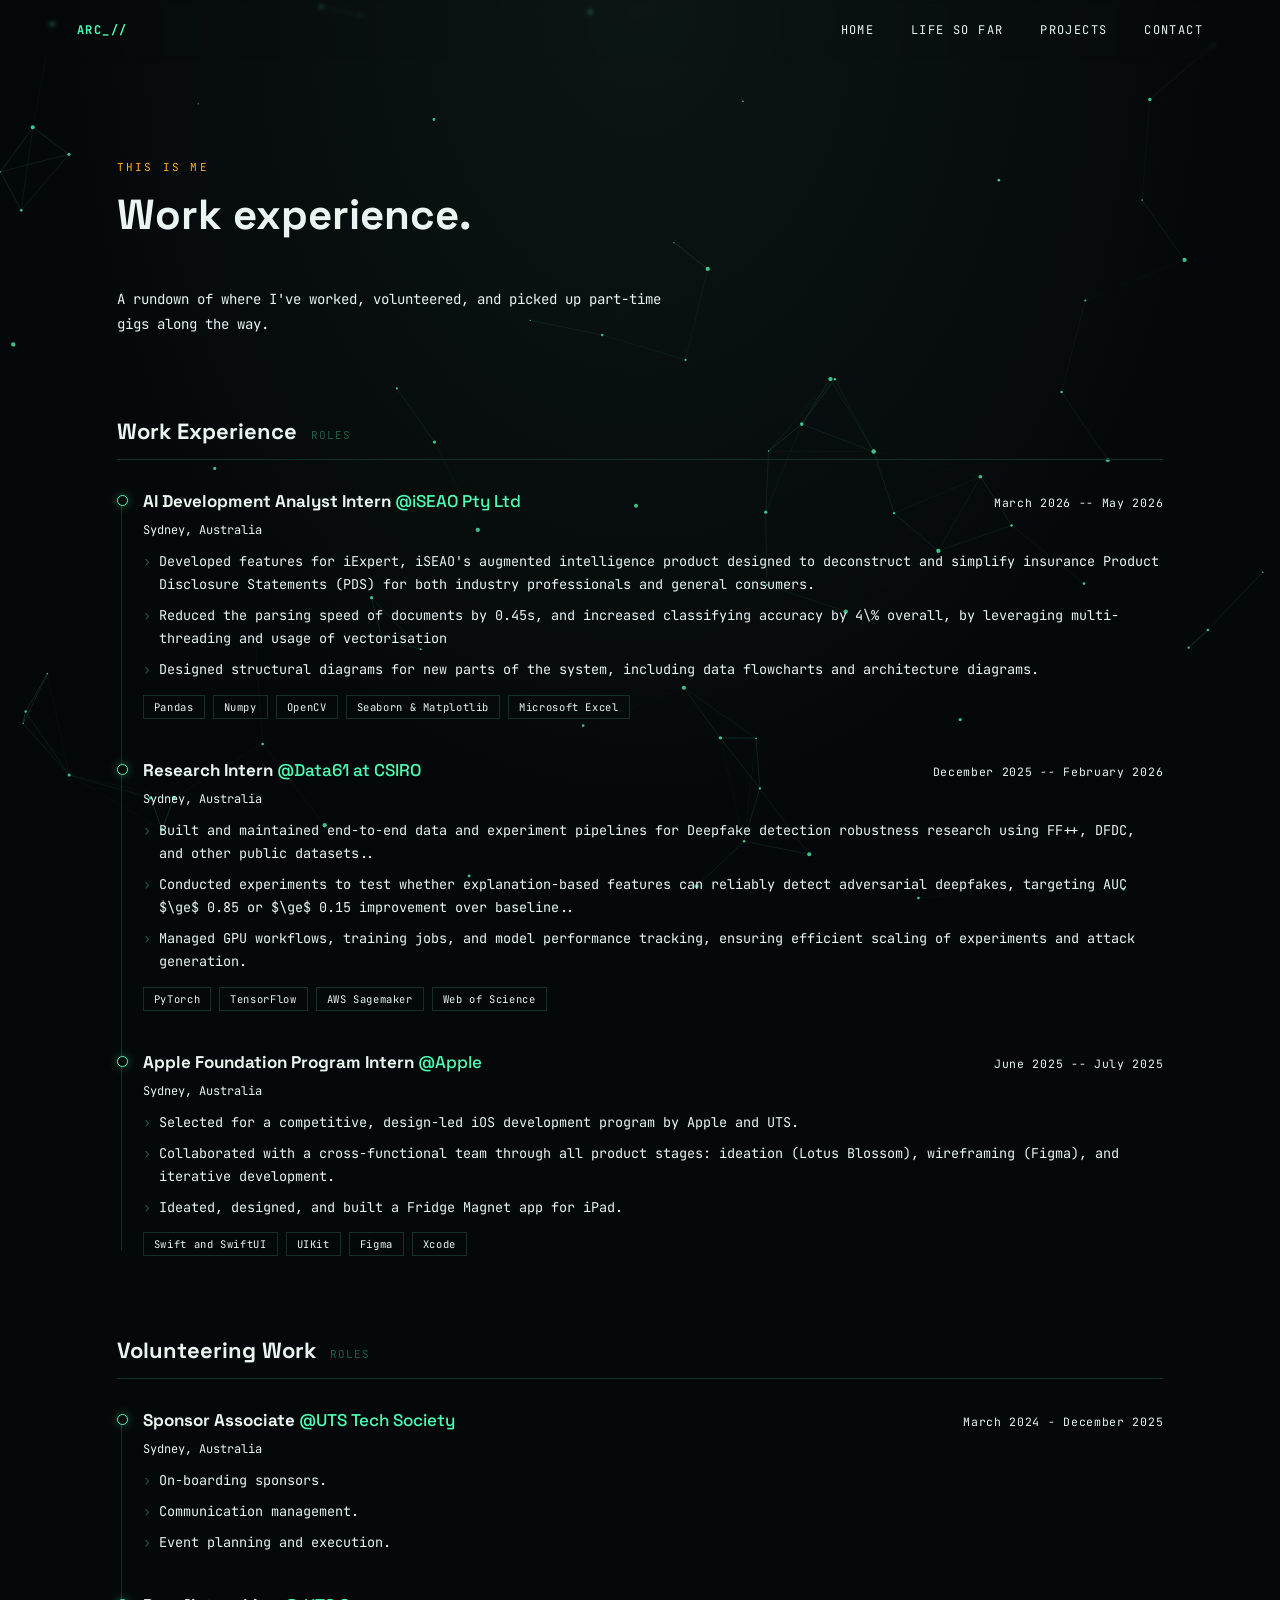
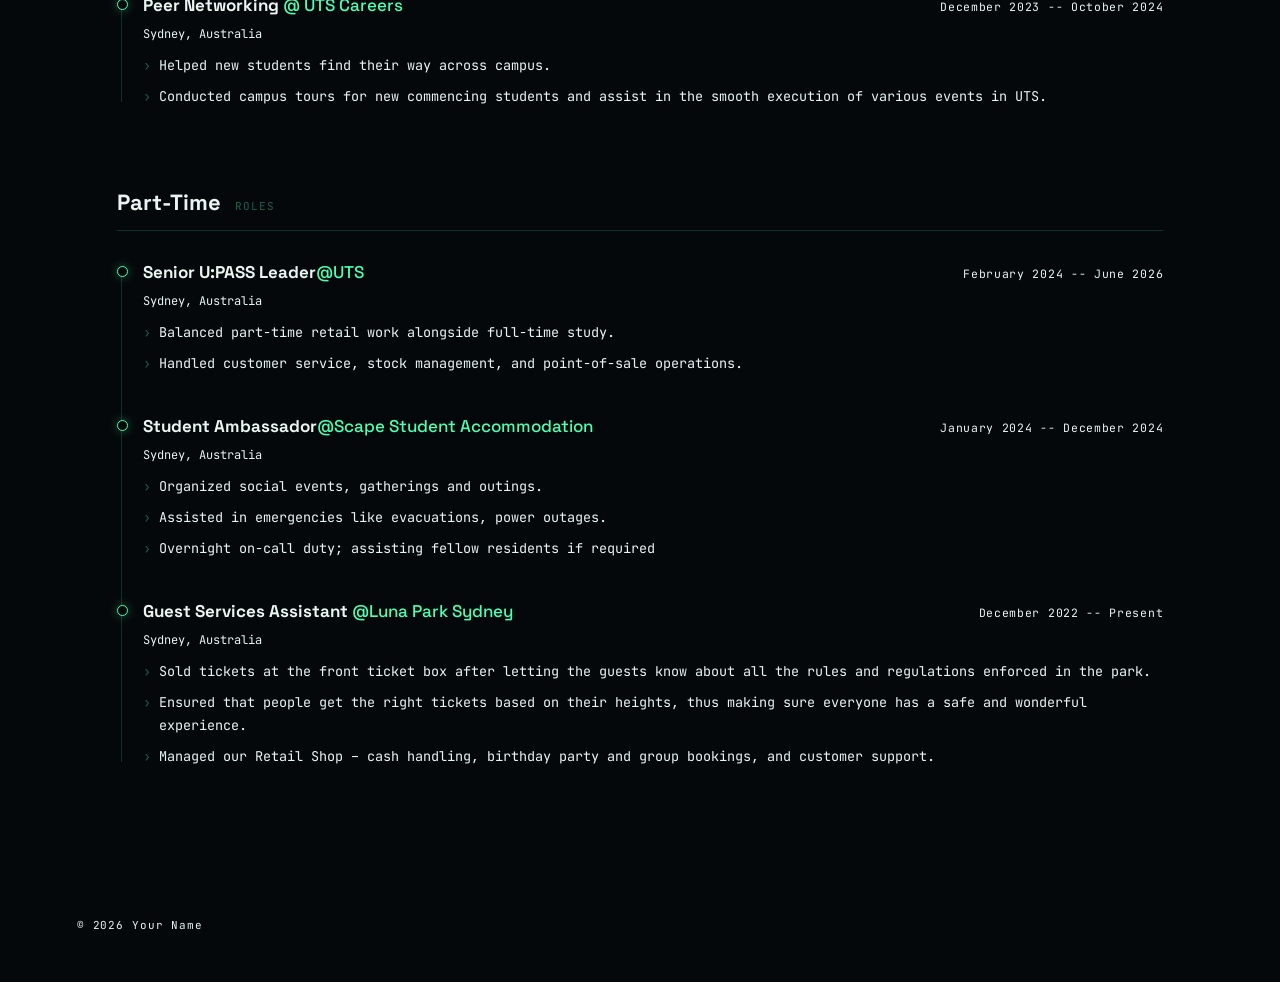
==== about.html @ e08ca5be "Add files via upload Uploading all files" ====
<!DOCTYPE html>
<html lang="en">
<head>
<meta charset="UTF-8">
<meta name="viewport" content="width=device-width, initial-scale=1.0">
<title>About // ARC_//</title>
<link rel="preconnect" href="https://fonts.googleapis.com">
<link href="https://fonts.googleapis.com/css2?family=JetBrains+Mono:wght@400;500;700;800&family=Space+Grotesk:wght@400;500;700&display=swap" rel="stylesheet">
<link rel="stylesheet" href="style.css">
</head>
<body>

<canvas id="particles"></canvas>

<nav id="nav" class="show">
  <div class="logo">ARC_//</div>
  <div class="links">
    <a href="index.html">Home</a>
    <a href="about.html">Life So Far</a>
    <a href="projects.html">Projects</a>
    <a href="contact.html">Contact</a>
  </div>
</nav>

<main>
  <section class="about-page">
    <div class="section-tag reveal in">THIS IS ME</div>
    <h2 class="section-title reveal in">Work experience.</h2>
    <p class="lede reveal in">A rundown of where I've worked, volunteered, and picked up part-time gigs along the way.</p>

    <!-- ---------------- Work Experience ---------------- -->
    <div class="exp-section">
      <div class="exp-heading reveal in">
        <h3>Work Experience</h3>
        <span class="count">ROLES</span>
      </div>
      <div class="exp-list">

        <div class="exp-item reveal in">
          <div class="exp-top">
            <div class="exp-role">AI Development Analyst Intern <span class="company">@iSEAO Pty Ltd</span></div>
            <div class="exp-date">March 2026 -- May 2026</div>
          </div>
          <div class="exp-location">Sydney, Australia</div>
          <ul class="exp-desc">
            <li>Developed features for iExpert, iSEAO's augmented intelligence product designed to deconstruct and simplify insurance Product Disclosure Statements (PDS) for both industry professionals and general consumers.</li>
            <li>Reduced the parsing speed of documents by 0.45s, and increased classifying accuracy by 4\% overall, by leveraging multi-threading and usage of vectorisation </li>
            <li>Designed structural diagrams for new parts of the system, including data flowcharts and architecture diagrams.</li>
          </ul>
          <div class="exp-tags">
            <span class="exp-tag">Pandas</span>
            <span class="exp-tag">Numpy</span>
            <span class="exp-tag">OpenCV</span>
            <span class="exp-tag">Seaborn & Matplotlib</span>
            <span class="exp-tag">Microsoft Excel</span>
          </div>
        </div>

        <div class="exp-item reveal in">
          <div class="exp-top">
            <div class="exp-role">Research Intern <span class="company">@Data61 at CSIRO</span></div>
            <div class="exp-date">December 2025 -- February 2026</div>
          </div>
          <div class="exp-location">Sydney, Australia</div>
          <ul class="exp-desc">
            <li>Built and maintained end-to-end data and experiment pipelines for Deepfake detection robustness research using FF++, DFDC, and other public datasets..</li>
            <li>Conducted experiments to test whether explanation-based features can reliably detect adversarial deepfakes, targeting AUC $\ge$ 0.85 or $\ge$ 0.15 improvement over baseline..</li>
            <li>Managed GPU workflows, training jobs, and model performance tracking, ensuring efficient scaling of experiments and attack generation. </li>
          </ul>
          <div class="exp-tags">
            <span class="exp-tag">PyTorch</span>
            <span class="exp-tag">TensorFlow</span>
            <span class="exp-tag">AWS Sagemaker</span>
            <span class="exp-tag">Web of Science</span>
          </div>
        </div>

        <div class="exp-item reveal in">
          <div class="exp-top">
            <div class="exp-role">Apple Foundation Program Intern <span class="company">@Apple</span></div>
            <div class="exp-date">June 2025 -- July 2025</div>
          </div>
          <div class="exp-location">Sydney, Australia</div>
          <ul class="exp-desc">
            <li>Selected for a competitive, design-led iOS development program by Apple and UTS.</li>
            <li>Collaborated with a cross-functional team through all product stages: ideation (Lotus Blossom), wireframing (Figma), and iterative development.</li>
            <li> Ideated, designed, and built a Fridge Magnet app for iPad.</li>
          </ul>
          <div class="exp-tags">
            <span class="exp-tag">Swift and SwiftUI</span>
            <span class="exp-tag">UIKit</span>
            <span class="exp-tag">Figma</span>
            <span class="exp-tag">Xcode</span>

          </div>
        </div>

      </div>
    </div>

    <!-- ---------------- Volunteer ---------------- -->
    <div class="exp-section">
      <div class="exp-heading reveal in">
        <h3>Volunteering Work</h3>
        <span class="count">ROLES</span>
      </div>
      <div class="exp-list">

        <div class="exp-item reveal in">
          <div class="exp-top">
            <div class="exp-role">Sponsor Associate <span class="company">@UTS Tech Society</span></div>
            <div class="exp-date">March 2024 - December 2025</div>
          </div>
          <div class="exp-location">Sydney, Australia</div>
          <ul class="exp-desc">
            <li>On-boarding sponsors.</li>
            <li>Communication management.</li>
            <li>Event planning and execution.</li>
          </ul>
        </div>

        <div class="exp-item reveal in">
          <div class="exp-top">
            <div class="exp-role">Peer Networking  <span class="company">@ UTS Careers</span></div>
            <div class="exp-date"> December 2023 -- October 2024</div>
          </div>
          <div class="exp-location">Sydney, Australia</div>
          <ul class="exp-desc">
            <li>Helped new students find their way across campus.</li>
            <li>Conducted campus tours for new commencing students and assist in the smooth execution of various events in UTS.</li>
          </ul>
        </div>

      </div>
    </div>

    <!-- ---------------- Part-Time ---------------- -->
    <div class="exp-section">
      <div class="exp-heading reveal in">
        <h3>Part-Time</h3>
        <span class="count">ROLES</span>
      </div>
      <div class="exp-list">

        <div class="exp-item reveal in">
          <div class="exp-top">
            <div class="exp-role">Senior U:PASS Leader<span class="company">@UTS</span></div>
            <div class="exp-date">February 2024 -- June 2026</div>
          </div>
          <div class="exp-location">Sydney, Australia</div>
          <ul class="exp-desc">
            <li>Balanced part-time retail work alongside full-time study.</li>
            <li>Handled customer service, stock management, and point-of-sale operations.</li>
          </ul>
        </div>

        <div class="exp-item reveal in">
          <div class="exp-top">
            <div class="exp-role"> Student Ambassador<span class="company">@Scape Student Accommodation </span></div>
            <div class="exp-date">January 2024 -- December 2024</div>
          </div>
          <div class="exp-location">Sydney, Australia</div>
          <ul class="exp-desc">
            <li>Organized social events, gatherings and outings.</li>
            <li>Assisted in emergencies like evacuations, power outages.</li>
            <li>Overnight on-call duty; assisting fellow residents if required </li>
          </ul>
        </div>

        <div class="exp-item reveal in">
          <div class="exp-top">
            <div class="exp-role">Guest Services Assistant <span class="company">@Luna Park Sydney</span></div>
            <div class="exp-date">December 2022 -- Present</div>
          </div>
          <div class="exp-location">Sydney, Australia</div>
          <ul class="exp-desc">
            <li>Sold tickets at the front ticket box after letting the guests know about all the rules and regulations enforced in the park.</li>
            <li>Ensured that people get the right tickets based on their heights, thus making sure everyone has a safe and wonderful experience.</li>
            <li>Managed our Retail Shop – cash handling, birthday party and group bookings, and customer support.</li>
          </ul>
        </div>

      </div>
    </div>

  </section>
</main>

<footer>
  <p>&copy; <span id="year"></span> Your Name</p>
</footer>

<script src="script.js"></script>
<script>
  document.getElementById('year').textContent = new Date().getFullYear();
</script>
</body>
</html>
---- style.css ----
:root{
    --bg: #05080a;
    --bg-panel: #0a1210;
    --phosphor: #4dffb4;
    --phosphor-dim: #1d5f47;
    --amber: #ffb020;
    --red: #ff3b5c;
    --text: #dde5e7;
    --text-dim: #e8f5f7;
    --line: #123028;
  }

  *{ margin:0; padding:0; box-sizing:border-box; }
  html{ scroll-behavior:smooth; }

  body{
    background: var(--bg);
    color: var(--text);
    font-family: 'JetBrains Mono', monospace;
    overflow-x:hidden;
  }

  @media (prefers-reduced-motion: reduce){
    *{ animation-duration: 0.001ms !important; animation-iteration-count: 1 !important; transition-duration: 0.001ms !important; }
  }

  /* ---------- Particle Canvas ---------- */
  #particles{
    position: fixed;
    inset: 0;
    z-index: 0;
    background: radial-gradient(ellipse at 50% 0%, #0c1614 0%, #05080a 65%);
  }

  /* ---------- Boot Overlay ---------- */
  #boot{
    position: fixed;
    inset: 0;
    z-index: 100;
    background: var(--bg);
    display:flex;
    align-items:center;
    justify-content:center;
    padding: 24px;
  }
  #boot-text{
    width: 100%;
    max-width: 640px;
    font-size: 14px;
    line-height: 1.8;
    color: var(--phosphor);
    text-shadow: 0 0 8px rgba(77,255,180,0.5);
  }
  #boot-text .dim{ color: var(--text-dim); }
  #boot-text .amber{ color: var(--amber); text-shadow: 0 0 8px rgba(255,176,32,0.5); }
  .cursor{
    display:inline-block;
    width: 8px; height: 14px;
    background: var(--phosphor);
    vertical-align: text-bottom;
    animation: blink 0.9s steps(1) infinite;
  }
  @keyframes blink{ 50%{ opacity:0; } }
  #boot.fade-out{
    animation: fadeOut 0.6s ease forwards;
  }
  @keyframes fadeOut{ to{ opacity:0; visibility:hidden; } }

  /* ---------- Layout ---------- */
  header, main, footer{ position:relative; z-index:1; }

  nav{
    position: fixed;
    top:0; left:0; right:0;
    z-index: 10;
    display:flex;
    justify-content:space-between;
    align-items:center;
    padding: 22px 6vw;
    font-size: 12px;
    letter-spacing: 0.12em;
    text-transform: uppercase;
    color: var(--text-dim);
    opacity: 0;
    transition: opacity 1s ease 0.3s;
    backdrop-filter: blur(2px);
  }
  nav.show{ opacity:1; }
  nav .logo{ color: var(--phosphor); font-weight:700; }
  nav .links a{
    color: var(--text-dim);
    text-decoration:none;
    margin-left: 28px;
    position: relative;
    transition: color 0.25s ease;
  }
  nav .links a:hover{ color: var(--phosphor); }
  nav .links a:hover::after{ width:100%; }
  nav .links a::after{
    content:'';
    position:absolute; left:0; bottom:-4px;
    width:0; height:1px;
    background: var(--phosphor);
    transition: width 0.25s ease;
  }
  nav a:focus-visible, a:focus-visible, button:focus-visible{
    outline: 1px solid var(--phosphor);
    outline-offset: 4px;
  }

  .hero{
    min-height: 100svh;
    display:flex;
    flex-direction:column;
    align-items:flex-start;
    justify-content:center;
    padding: 0 6vw;
  }
  .eyebrow{
    font-size: 12px;
    color: var(--amber);
    letter-spacing: 0.2em;
    margin-bottom: 18px;
    opacity:0;
  }
  .eyebrow .bracket{ color: var(--phosphor-dim); }

  h1{
    font-family: 'Space Grotesk', sans-serif;
    font-size: clamp(40px, 9vw, 108px);
    line-height: 0.98;
    font-weight: 700;
    color: #eaf5f1;
    letter-spacing: -0.02em;
    opacity:0;
  }
  h1 .glitch-accent{
    color: var(--phosphor);
    text-shadow: 0 0 20px rgba(77,255,180,0.35);
  }

  .subtitle{
    margin-top: 22px;
    max-width: 560px;
    font-size: 15px;
    line-height: 1.75;
    color: var(--text-dim);
    opacity:0;
  }
  .subtitle .hl{ color: var(--text); }

  .hero-cta{
    margin-top: 40px;
    display:flex;
    gap: 16px;
    opacity:0;
  }
  .btn{
    font-family: 'JetBrains Mono', monospace;
    font-size: 12px;
    letter-spacing: 0.1em;
    text-transform: uppercase;
    text-decoration:none;
    padding: 14px 26px;
    border: 1px solid var(--phosphor-dim);
    color: var(--phosphor);
    background: rgba(77,255,180,0.04);
    transition: all 0.25s ease;
  }
  .btn:hover{ background: rgba(77,255,180,0.12); border-color: var(--phosphor); box-shadow: 0 0 24px rgba(77,255,180,0.15); }
  .btn.ghost{ color: var(--text-dim); border-color: var(--line); background:transparent; }
  .btn.ghost:hover{ color: var(--text); border-color: var(--text-dim); box-shadow:none; }

  .scroll-hint{
    position:absolute;
    bottom: 36px; left: 6vw;
    font-size: 11px;
    color: var(--text-dim);
    letter-spacing: 0.15em;
    display:flex; align-items:center; gap:10px;
    opacity:0;
  }
  .scroll-hint .bar{
    width:1px; height:28px;
    background: linear-gradient(var(--phosphor), transparent);
    animation: scrollBar 1.8s ease-in-out infinite;
  }
  @keyframes scrollBar{ 0%,100%{ transform: scaleY(0.4); opacity:0.4; } 50%{ transform: scaleY(1); opacity:1; } }

  /* ---------- Section shared ---------- */
  section{
    padding: 120px 6vw;
    max-width: 1200px;
    margin: 0 auto;
  }
  .section-tag{
    font-size: 11px;
    color: var(--amber);
    letter-spacing: 0.2em;
    margin-bottom: 14px;
  }
  .section-title{
    font-family:'Space Grotesk', sans-serif;
    font-size: clamp(26px, 4vw, 42px);
    font-weight:700;
    color:#eaf5f1;
    margin-bottom: 46px;
  }
  .reveal{
    opacity:0;
    transform: translateY(28px);
    transition: opacity 0.7s ease, transform 0.7s ease;
  }
  .reveal.in{ opacity:1; transform:none; }

  /* ---------- About ---------- */
  .about-grid{
    display:grid;
    grid-template-columns: 1fr 1fr;
    gap: 60px;
  }
  .about-grid p{ color: var(--text-dim); line-height:1.9; font-size:14px; margin-bottom:16px; }
  .about-grid p .hl{ color: var(--text); }
  .stat-list{ display:flex; flex-direction:column; gap:22px; }
  .stat{
    display:flex; justify-content:space-between; align-items:baseline;
    border-bottom: 1px solid var(--line);
    padding-bottom: 14px;
  }
  .stat .label{ font-size:12px; color:var(--text-dim); letter-spacing:0.1em; text-transform:uppercase; }
  .stat .val{ font-size: 22px; color: var(--phosphor); font-weight:700; }

  @media (max-width: 760px){ .about-grid{ grid-template-columns: 1fr; } }

  /* ---------- Projects ---------- */
  .proj-list{ display:flex; flex-direction:column; }
  .proj{
    display:grid;
    grid-template-columns: 90px 1fr auto;
    gap: 28px;
    align-items:center;
    padding: 26px 0;
    border-bottom: 1px solid var(--line);
    text-decoration:none;
    color:inherit;
    transition: background 0.25s ease, padding-left 0.25s ease;
  }
  .proj:hover{ background: rgba(77,255,180,0.04); padding-left: 12px; }
  .proj .idx{ font-size:12px; color: var(--phosphor-dim); }
  .proj .info h3{ font-family:'Space Grotesk',sans-serif; font-size:19px; color:#eaf5f1; margin-bottom:6px; }
  .proj .info p{ font-size:12.5px; color:var(--text-dim); }
  .proj .arrow{ color: var(--text-dim); font-size:18px; transition: transform 0.25s ease, color 0.25s ease; }
  .proj:hover .arrow{ transform: translateX(6px); color: var(--phosphor); }

  /* ---------- Contact ---------- */
  .contact-box{
    border: 1px solid var(--line);
    padding: 50px 6vw;
    text-align:center;
    background: rgba(77,255,180,0.02);
  }
  .contact-box h2{
    font-family:'Space Grotesk', sans-serif;
    font-size: clamp(24px,4vw,40px);
    color:#eaf5f1;
    margin-bottom: 20px;
  }
  .contact-box .btn{ display:inline-block; margin-top:10px; }

  footer{
    padding: 30px 6vw 50px;
    display:flex; justify-content:space-between;
    font-size:11px; color: var(--text-dim);
    letter-spacing:0.08em;
  }

  /* ---------- Contact page ---------- */
  .contact-page{
    padding-top: 160px;
  }
  .contact-page .section-title{ margin-bottom:14px; }
  .contact-page .lede{
    max-width: 520px;
    color: var(--text-dim);
    font-size: 14px;
    line-height: 1.8;
    margin-bottom: 56px;
  }
  .contact-page .lede .hl{ color: var(--text); }

  .contact-grid{
    display:grid;
    grid-template-columns: repeat(auto-fit, minmax(240px, 1fr));
    gap: 20px;
  }

  .contact-card{
    position: relative;
    display:flex;
    align-items:center;
    gap: 18px;
    padding: 26px 24px;
    border: 1px solid var(--line);
    background: rgba(77,255,180,0.015);
    text-decoration:none;
    color: inherit;
    overflow:hidden;
    transition: border-color 0.25s ease, background 0.25s ease, transform 0.25s ease;
  }
  .contact-card::before{
    content:'';
    position:absolute;
    inset: 0;
    background: linear-gradient(120deg, transparent 40%, rgba(77,255,180,0.08) 50%, transparent 60%);
    transform: translateX(-120%);
    transition: transform 0.6s ease;
  }
  .contact-card:hover{
    border-color: var(--phosphor-dim);
    background: rgba(77,255,180,0.05);
    transform: translateY(-3px);
  }
  .contact-card:hover::before{ transform: translateX(120%); }

  .contact-card .icon{
    flex-shrink:0;
    width: 46px; height: 46px;
    display:flex; align-items:center; justify-content:center;
    border: 1px solid var(--phosphor-dim);
    color: var(--phosphor);
    transition: box-shadow 0.25s ease, color 0.25s ease, border-color 0.25s ease;
  }
  .contact-card .icon svg{ width: 22px; height:22px; }
  .contact-card:hover .icon{
    color: var(--amber);
    border-color: var(--amber);
    box-shadow: 0 0 18px rgba(255,176,32,0.25);
  }

  .contact-card .meta{ position:relative; z-index:1; min-width:0; }
  .contact-card .meta .label{
    font-size: 10.5px;
    letter-spacing: 0.16em;
    text-transform: uppercase;
    color: var(--text-dim);
    margin-bottom: 6px;
  }
  .contact-card .meta .value{
    font-size: 14.5px;
    color: #eaf5f1;
    font-weight: 500;
    white-space: nowrap;
    overflow: hidden;
    text-overflow: ellipsis;
  }
  .contact-card:hover .meta .value{ color: var(--phosphor); }

  .contact-note{
    margin-top: 50px;
    font-size: 12px;
    color: var(--text-dim);
    display:flex;
    align-items:center;
    gap: 10px;
  }
  .contact-note .dot{
    width:7px; height:7px;
    border-radius:50%;
    background: var(--phosphor);
    box-shadow: 0 0 8px rgba(77,255,180,0.7);
    animation: blink 1.6s steps(1) infinite;
  }

  /* ---------- About page / Experience timeline ---------- */
  .about-page{
    padding-top: 160px;
  }
  .about-page .lede{
    max-width: 560px;
    color: var(--text-dim);
    font-size: 14px;
    line-height: 1.8;
    margin-bottom: 30px;
  }
  .about-page .lede .hl{ color: var(--text); }

  .exp-section{
    margin-top: 80px;
  }
  .exp-section:first-of-type{ margin-top: 40px; }

  .exp-heading{
    display:flex;
    align-items:baseline;
    gap: 14px;
    margin-bottom: 30px;
    padding-bottom: 14px;
    border-bottom: 1px solid var(--line);
  }
  .exp-heading h3{
    font-family: 'Space Grotesk', sans-serif;
    font-size: 22px;
    font-weight: 700;
    color: #eaf5f1;
  }
  .exp-heading .count{
    font-size: 11px;
    color: var(--phosphor-dim);
    letter-spacing: 0.1em;
  }

  .exp-list{
    position: relative;
    padding-left: 26px;
  }
  .exp-list::before{
    content:'';
    position:absolute;
    top: 6px; bottom: 6px; left: 4px;
    width: 1px;
    background: var(--line);
  }

  .exp-item{
    position: relative;
    padding-bottom: 40px;
  }
  .exp-item:last-child{ padding-bottom: 0; }
  .exp-item::before{
    content:'';
    position: absolute;
    left: -26px; top: 5px;
    width: 9px; height: 9px;
    border-radius: 50%;
    background: var(--bg);
    border: 1px solid var(--phosphor);
    box-shadow: 0 0 10px rgba(77,255,180,0.35);
    transition: box-shadow 0.25s ease, background 0.25s ease;
  }
  .exp-item:hover::before{
    background: var(--phosphor);
    box-shadow: 0 0 14px rgba(77,255,180,0.7);
  }

  .exp-top{
    display:flex;
    flex-wrap: wrap;
    justify-content: space-between;
    align-items: baseline;
    gap: 8px 20px;
    margin-bottom: 10px;
  }
  .exp-role{
    font-family: 'Space Grotesk', sans-serif;
    font-size: 17px;
    font-weight: 700;
    color: #eaf5f1;
  }
  .exp-role .company{
    color: var(--phosphor);
    font-weight: 500;
  }
  .exp-date{
    font-size: 11.5px;
    color: var(--text-dim);
    letter-spacing: 0.06em;
    white-space: nowrap;
  }
  .exp-location{
    font-size: 12px;
    color: var(--text-dim);
    margin-bottom: 12px;
  }
  .exp-desc{
    list-style: none;
    display:flex;
    flex-direction:column;
    gap: 8px;
  }
  .exp-desc li{
    font-size: 13.5px;
    color: var(--text-dim);
    line-height: 1.7;
    padding-left: 16px;
    position: relative;
  }
  .exp-desc li::before{
    content: '›';
    position: absolute;
    left: 0;
    color: var(--phosphor-dim);
  }
  .exp-tags{
    display:flex;
    flex-wrap: wrap;
    gap: 8px;
    margin-top: 14px;
  }
  .exp-tag{
    font-size: 10.5px;
    letter-spacing: 0.06em;
    color: var(--text-dim);
    border: 1px solid var(--line);
    padding: 4px 10px;
    transition: color 0.25s ease, border-color 0.25s ease;
  }
  .exp-item:hover .exp-tag{
    color: var(--phosphor);
    border-color: var(--phosphor-dim);
  }

  @media (max-width: 600px){
    .exp-top{ flex-direction: column; }
  }

  /* ---------- Projects page ---------- */
  .projects-page{
    padding-top: 160px;
  }
  .projects-page .lede{
    max-width: 560px;
    color: var(--text-dim);
    font-size: 14px;
    line-height: 1.8;
    margin-bottom: 50px;
  }
  .projects-page .lede .hl{ color: var(--text); }

  .cat-grid{
    display:grid;
    grid-template-columns: repeat(3, 1fr);
    gap: 20px;
    margin-bottom: 70px;
  }
  .cat-card{
    position: relative;
    text-align: left;
    cursor: pointer;
    padding: 30px 26px;
    border: 1px solid var(--line);
    background: rgba(77,255,180,0.015);
    color: inherit;
    font-family: inherit;
    overflow: hidden;
    transition: border-color 0.25s ease, background 0.25s ease, transform 0.25s ease;
  }
  .cat-card::before{
    content:'';
    position:absolute; inset:0;
    background: linear-gradient(120deg, transparent 40%, rgba(77,255,180,0.08) 50%, transparent 60%);
    transform: translateX(-120%);
    transition: transform 0.6s ease;
  }
  .cat-card:hover{ transform: translateY(-3px); border-color: var(--phosphor-dim); }
  .cat-card:hover::before{ transform: translateX(120%); }

  .cat-card .icon{
    width: 42px; height: 42px;
    display:flex; align-items:center; justify-content:center;
    border: 1px solid var(--phosphor-dim);
    color: var(--phosphor);
    margin-bottom: 20px;
    transition: box-shadow 0.25s ease, color 0.25s ease, border-color 0.25s ease;
  }
  .cat-card .icon svg{ width: 20px; height: 20px; }

  .cat-card h3{
    font-family: 'Space Grotesk', sans-serif;
    font-size: 18px;
    font-weight: 700;
    color: #eaf5f1;
    margin-bottom: 8px;
  }
  .cat-card .cat-count{
    font-size: 11px;
    letter-spacing: 0.1em;
    color: var(--text-dim);
    text-transform: uppercase;
  }

  .cat-card.active{
    border-color: var(--phosphor);
    background: rgba(77,255,180,0.06);
    box-shadow: 0 0 24px rgba(77,255,180,0.12);
  }
  .cat-card.active .icon{
    color: var(--amber);
    border-color: var(--amber);
    box-shadow: 0 0 14px rgba(255,176,32,0.25);
  }
  .cat-card.active .cat-count{ color: var(--phosphor); }

  @media (max-width: 760px){ .cat-grid{ grid-template-columns: 1fr; } }

  .proj-panel-label{
    font-size: 11px;
    color: var(--amber);
    letter-spacing: 0.2em;
    margin-bottom: 20px;
    display:flex;
    align-items:center;
    gap: 10px;
  }
  .proj-panel-label .dot{
    width:6px; height:6px;
    border-radius:50%;
    background: var(--phosphor);
    box-shadow: 0 0 8px rgba(77,255,180,0.7);
  }

  .proj-list.filtered .proj{
    display: none;
    animation: projIn 0.4s ease forwards;
  }
  .proj-list.filtered .proj.visible{ display: grid; }
  @keyframes projIn{
    from{ opacity:0; transform: translateY(10px); }
    to{ opacity:1; transform: none; }
  }

  .proj .info p .tag{
    color: var(--phosphor);
  }
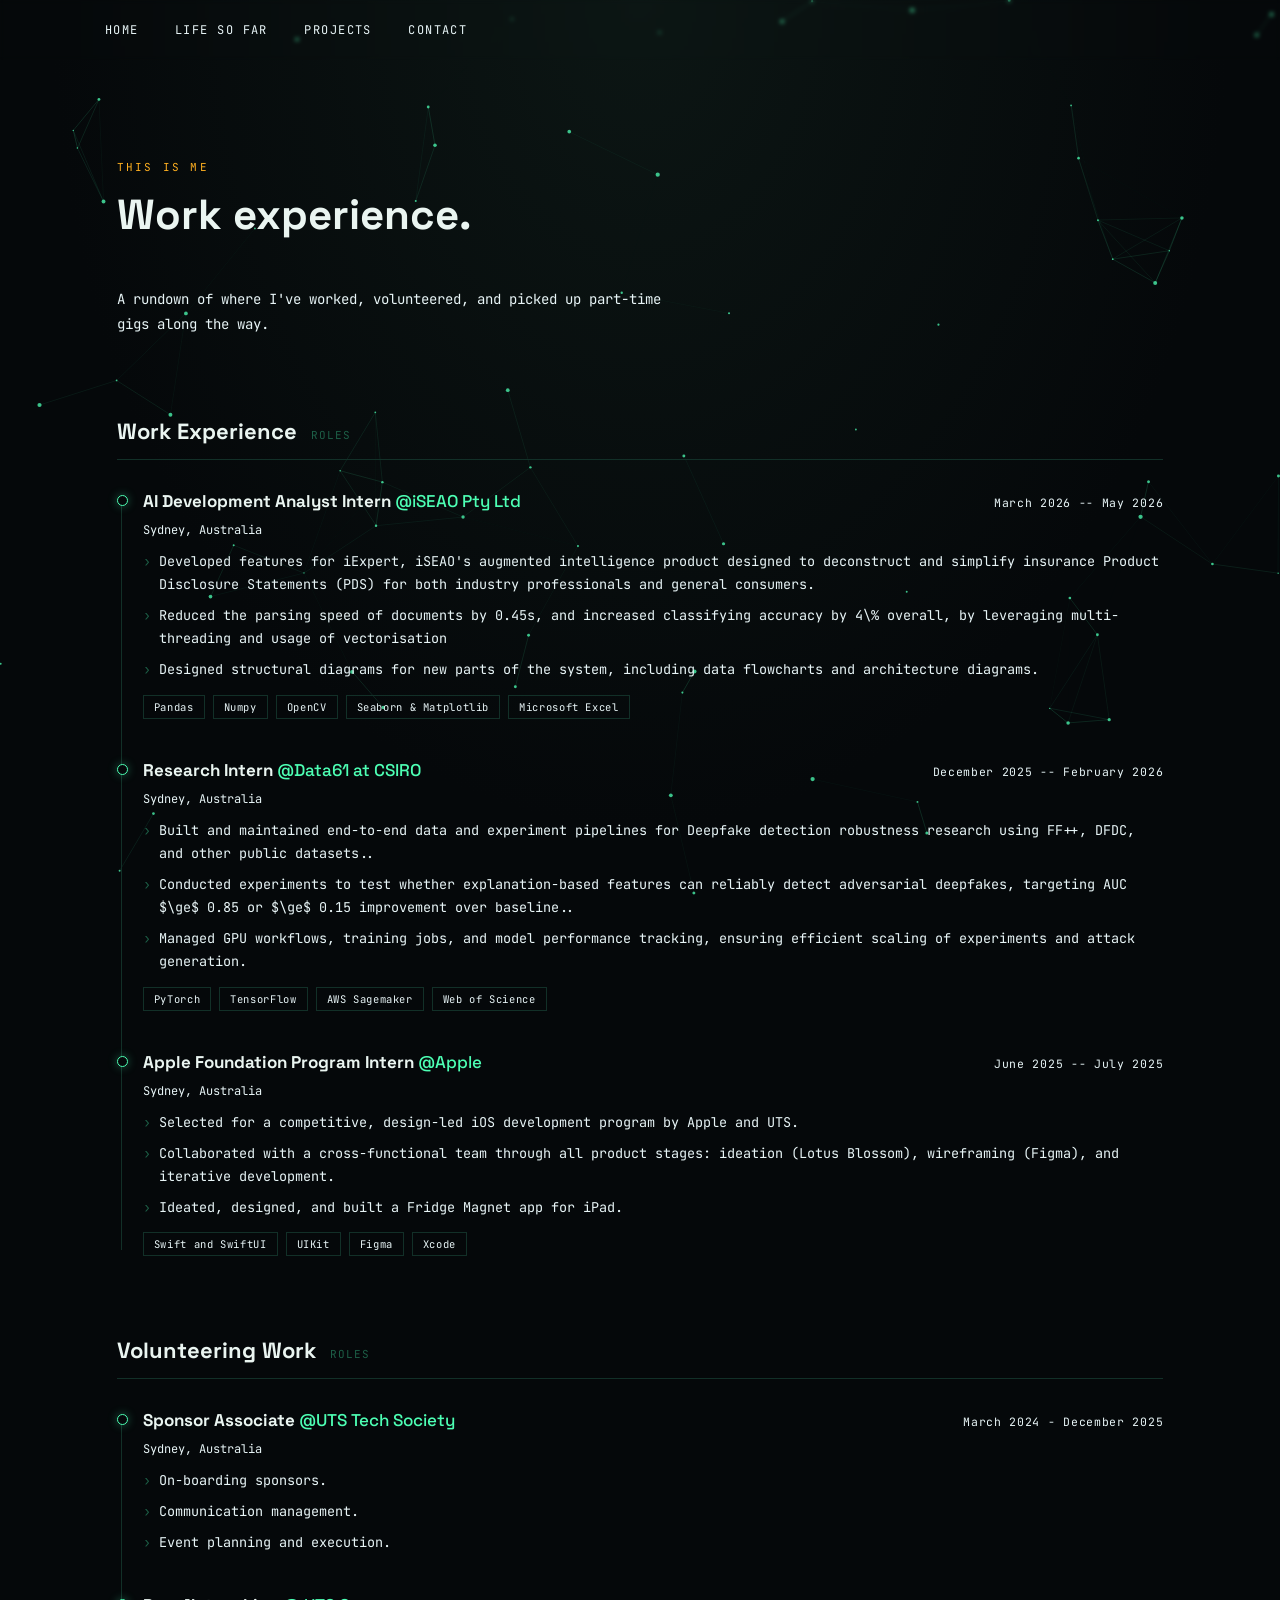
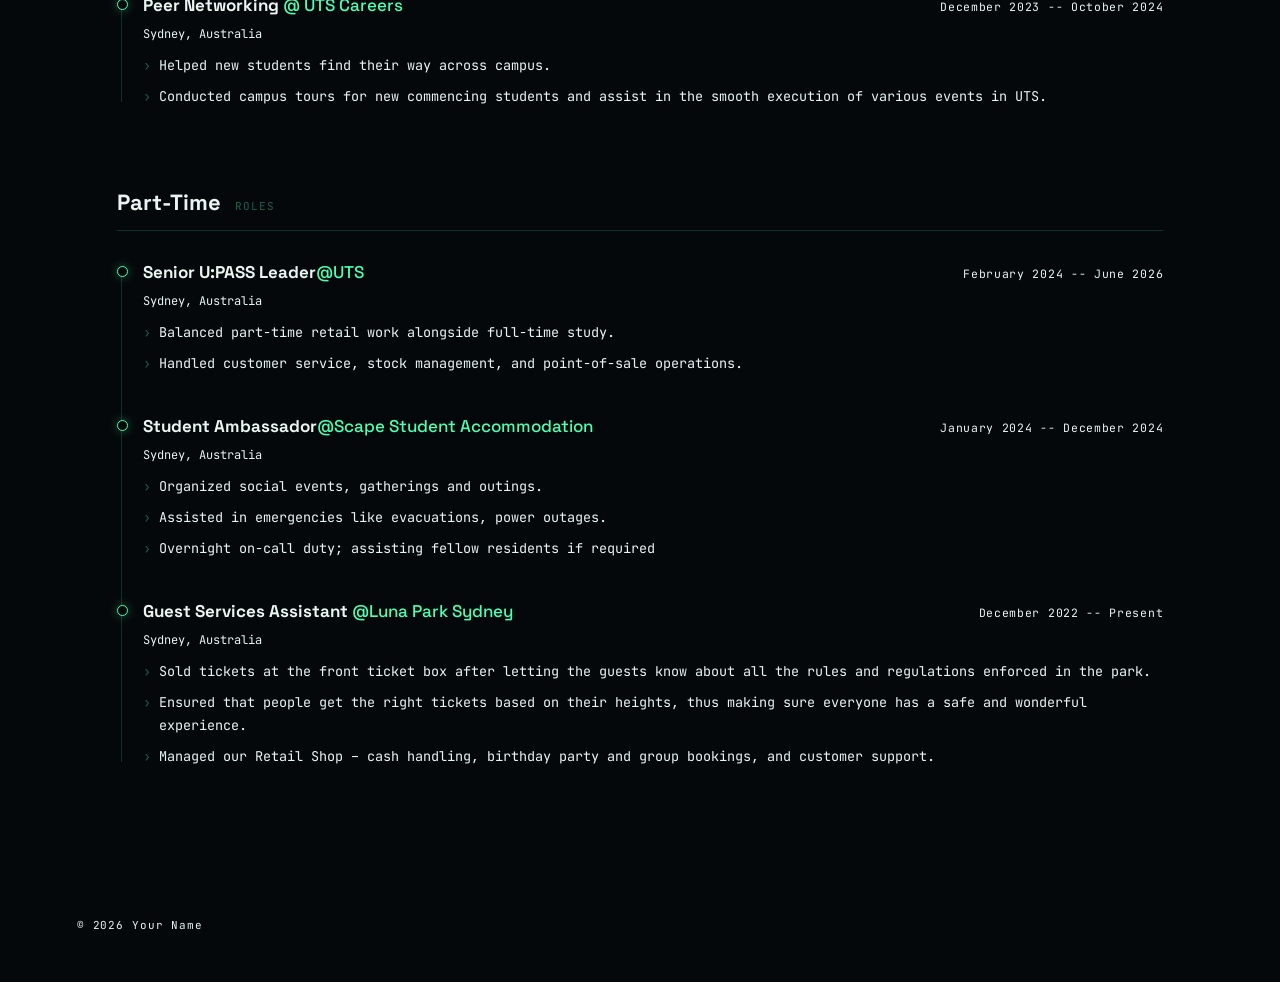
==== commit 9157dc9d: "arch changes" ====
--- a/about.html
+++ b/about.html
@@ -1,198 +1,197 @@
-<!DOCTYPE html>
-<html lang="en">
-<head>
-<meta charset="UTF-8">
-<meta name="viewport" content="width=device-width, initial-scale=1.0">
-<title>About // ARC_//</title>
-<link rel="preconnect" href="https://fonts.googleapis.com">
-<link href="https://fonts.googleapis.com/css2?family=JetBrains+Mono:wght@400;500;700;800&family=Space+Grotesk:wght@400;500;700&display=swap" rel="stylesheet">
-<link rel="stylesheet" href="style.css">
-</head>
-<body>
-
-<canvas id="particles"></canvas>
-
-<nav id="nav" class="show">
-  <div class="logo">ARC_//</div>
-  <div class="links">
-    <a href="index.html">Home</a>
-    <a href="about.html">Life So Far</a>
-    <a href="projects.html">Projects</a>
-    <a href="contact.html">Contact</a>
-  </div>
-</nav>
-
-<main>
-  <section class="about-page">
-    <div class="section-tag reveal in">THIS IS ME</div>
-    <h2 class="section-title reveal in">Work experience.</h2>
-    <p class="lede reveal in">A rundown of where I've worked, volunteered, and picked up part-time gigs along the way.</p>
-
-    <!-- ---------------- Work Experience ---------------- -->
-    <div class="exp-section">
-      <div class="exp-heading reveal in">
-        <h3>Work Experience</h3>
-        <span class="count">ROLES</span>
-      </div>
-      <div class="exp-list">
-
-        <div class="exp-item reveal in">
-          <div class="exp-top">
-            <div class="exp-role">AI Development Analyst Intern <span class="company">@iSEAO Pty Ltd</span></div>
-            <div class="exp-date">March 2026 -- May 2026</div>
-          </div>
-          <div class="exp-location">Sydney, Australia</div>
-          <ul class="exp-desc">
-            <li>Developed features for iExpert, iSEAO's augmented intelligence product designed to deconstruct and simplify insurance Product Disclosure Statements (PDS) for both industry professionals and general consumers.</li>
-            <li>Reduced the parsing speed of documents by 0.45s, and increased classifying accuracy by 4\% overall, by leveraging multi-threading and usage of vectorisation </li>
-            <li>Designed structural diagrams for new parts of the system, including data flowcharts and architecture diagrams.</li>
-          </ul>
-          <div class="exp-tags">
-            <span class="exp-tag">Pandas</span>
-            <span class="exp-tag">Numpy</span>
-            <span class="exp-tag">OpenCV</span>
-            <span class="exp-tag">Seaborn & Matplotlib</span>
-            <span class="exp-tag">Microsoft Excel</span>
-          </div>
-        </div>
-
-        <div class="exp-item reveal in">
-          <div class="exp-top">
-            <div class="exp-role">Research Intern <span class="company">@Data61 at CSIRO</span></div>
-            <div class="exp-date">December 2025 -- February 2026</div>
-          </div>
-          <div class="exp-location">Sydney, Australia</div>
-          <ul class="exp-desc">
-            <li>Built and maintained end-to-end data and experiment pipelines for Deepfake detection robustness research using FF++, DFDC, and other public datasets..</li>
-            <li>Conducted experiments to test whether explanation-based features can reliably detect adversarial deepfakes, targeting AUC $\ge$ 0.85 or $\ge$ 0.15 improvement over baseline..</li>
-            <li>Managed GPU workflows, training jobs, and model performance tracking, ensuring efficient scaling of experiments and attack generation. </li>
-          </ul>
-          <div class="exp-tags">
-            <span class="exp-tag">PyTorch</span>
-            <span class="exp-tag">TensorFlow</span>
-            <span class="exp-tag">AWS Sagemaker</span>
-            <span class="exp-tag">Web of Science</span>
-          </div>
-        </div>
-
-        <div class="exp-item reveal in">
-          <div class="exp-top">
-            <div class="exp-role">Apple Foundation Program Intern <span class="company">@Apple</span></div>
-            <div class="exp-date">June 2025 -- July 2025</div>
-          </div>
-          <div class="exp-location">Sydney, Australia</div>
-          <ul class="exp-desc">
-            <li>Selected for a competitive, design-led iOS development program by Apple and UTS.</li>
-            <li>Collaborated with a cross-functional team through all product stages: ideation (Lotus Blossom), wireframing (Figma), and iterative development.</li>
-            <li> Ideated, designed, and built a Fridge Magnet app for iPad.</li>
-          </ul>
-          <div class="exp-tags">
-            <span class="exp-tag">Swift and SwiftUI</span>
-            <span class="exp-tag">UIKit</span>
-            <span class="exp-tag">Figma</span>
-            <span class="exp-tag">Xcode</span>
-
-          </div>
-        </div>
-
-      </div>
-    </div>
-
-    <!-- ---------------- Volunteer ---------------- -->
-    <div class="exp-section">
-      <div class="exp-heading reveal in">
-        <h3>Volunteering Work</h3>
-        <span class="count">ROLES</span>
-      </div>
-      <div class="exp-list">
-
-        <div class="exp-item reveal in">
-          <div class="exp-top">
-            <div class="exp-role">Sponsor Associate <span class="company">@UTS Tech Society</span></div>
-            <div class="exp-date">March 2024 - December 2025</div>
-          </div>
-          <div class="exp-location">Sydney, Australia</div>
-          <ul class="exp-desc">
-            <li>On-boarding sponsors.</li>
-            <li>Communication management.</li>
-            <li>Event planning and execution.</li>
-          </ul>
-        </div>
-
-        <div class="exp-item reveal in">
-          <div class="exp-top">
-            <div class="exp-role">Peer Networking  <span class="company">@ UTS Careers</span></div>
-            <div class="exp-date"> December 2023 -- October 2024</div>
-          </div>
-          <div class="exp-location">Sydney, Australia</div>
-          <ul class="exp-desc">
-            <li>Helped new students find their way across campus.</li>
-            <li>Conducted campus tours for new commencing students and assist in the smooth execution of various events in UTS.</li>
-          </ul>
-        </div>
-
-      </div>
-    </div>
-
-    <!-- ---------------- Part-Time ---------------- -->
-    <div class="exp-section">
-      <div class="exp-heading reveal in">
-        <h3>Part-Time</h3>
-        <span class="count">ROLES</span>
-      </div>
-      <div class="exp-list">
-
-        <div class="exp-item reveal in">
-          <div class="exp-top">
-            <div class="exp-role">Senior U:PASS Leader<span class="company">@UTS</span></div>
-            <div class="exp-date">February 2024 -- June 2026</div>
-          </div>
-          <div class="exp-location">Sydney, Australia</div>
-          <ul class="exp-desc">
-            <li>Balanced part-time retail work alongside full-time study.</li>
-            <li>Handled customer service, stock management, and point-of-sale operations.</li>
-          </ul>
-        </div>
-
-        <div class="exp-item reveal in">
-          <div class="exp-top">
-            <div class="exp-role"> Student Ambassador<span class="company">@Scape Student Accommodation </span></div>
-            <div class="exp-date">January 2024 -- December 2024</div>
-          </div>
-          <div class="exp-location">Sydney, Australia</div>
-          <ul class="exp-desc">
-            <li>Organized social events, gatherings and outings.</li>
-            <li>Assisted in emergencies like evacuations, power outages.</li>
-            <li>Overnight on-call duty; assisting fellow residents if required </li>
-          </ul>
-        </div>
-
-        <div class="exp-item reveal in">
-          <div class="exp-top">
-            <div class="exp-role">Guest Services Assistant <span class="company">@Luna Park Sydney</span></div>
-            <div class="exp-date">December 2022 -- Present</div>
-          </div>
-          <div class="exp-location">Sydney, Australia</div>
-          <ul class="exp-desc">
-            <li>Sold tickets at the front ticket box after letting the guests know about all the rules and regulations enforced in the park.</li>
-            <li>Ensured that people get the right tickets based on their heights, thus making sure everyone has a safe and wonderful experience.</li>
-            <li>Managed our Retail Shop – cash handling, birthday party and group bookings, and customer support.</li>
-          </ul>
-        </div>
-
-      </div>
-    </div>
-
-  </section>
-</main>
-
-<footer>
-  <p>&copy; <span id="year"></span> Your Name</p>
-</footer>
-
-<script src="script.js"></script>
-<script>
-  document.getElementById('year').textContent = new Date().getFullYear();
-</script>
-</body>
+<!DOCTYPE html>
+<html lang="en">
+<head>
+<meta charset="UTF-8">
+<meta name="viewport" content="width=device-width, initial-scale=1.0">
+<title>About</title>
+<link rel="preconnect" href="https://fonts.googleapis.com">
+<link href="https://fonts.googleapis.com/css2?family=JetBrains+Mono:wght@400;500;700;800&family=Space+Grotesk:wght@400;500;700&display=swap" rel="stylesheet">
+<link rel="stylesheet" href="style.css">
+</head>
+<body>
+
+<canvas id="particles"></canvas>
+
+<nav id="nav" class="show">
+  <div class="links">
+    <a href="index.html">Home</a>
+    <a href="about.html">Life So Far</a>
+    <a href="projects.html">Projects</a>
+    <a href="contact.html">Contact</a>
+  </div>
+</nav>
+
+<main>
+  <section class="about-page">
+    <div class="section-tag reveal in">THIS IS ME</div>
+    <h2 class="section-title reveal in">Work experience.</h2>
+    <p class="lede reveal in">A rundown of where I've worked, volunteered, and picked up part-time gigs along the way.</p>
+
+    <!-- ---------------- Work Experience ---------------- -->
+    <div class="exp-section">
+      <div class="exp-heading reveal in">
+        <h3>Work Experience</h3>
+        <span class="count">ROLES</span>
+      </div>
+      <div class="exp-list">
+
+        <div class="exp-item reveal in">
+          <div class="exp-top">
+            <div class="exp-role">AI Development Analyst Intern <span class="company">@iSEAO Pty Ltd</span></div>
+            <div class="exp-date">March 2026 -- May 2026</div>
+          </div>
+          <div class="exp-location">Sydney, Australia</div>
+          <ul class="exp-desc">
+            <li>Developed features for iExpert, iSEAO's augmented intelligence product designed to deconstruct and simplify insurance Product Disclosure Statements (PDS) for both industry professionals and general consumers.</li>
+            <li>Reduced the parsing speed of documents by 0.45s, and increased classifying accuracy by 4\% overall, by leveraging multi-threading and usage of vectorisation </li>
+            <li>Designed structural diagrams for new parts of the system, including data flowcharts and architecture diagrams.</li>
+          </ul>
+          <div class="exp-tags">
+            <span class="exp-tag">Pandas</span>
+            <span class="exp-tag">Numpy</span>
+            <span class="exp-tag">OpenCV</span>
+            <span class="exp-tag">Seaborn & Matplotlib</span>
+            <span class="exp-tag">Microsoft Excel</span>
+          </div>
+        </div>
+
+        <div class="exp-item reveal in">
+          <div class="exp-top">
+            <div class="exp-role">Research Intern <span class="company">@Data61 at CSIRO</span></div>
+            <div class="exp-date">December 2025 -- February 2026</div>
+          </div>
+          <div class="exp-location">Sydney, Australia</div>
+          <ul class="exp-desc">
+            <li>Built and maintained end-to-end data and experiment pipelines for Deepfake detection robustness research using FF++, DFDC, and other public datasets..</li>
+            <li>Conducted experiments to test whether explanation-based features can reliably detect adversarial deepfakes, targeting AUC $\ge$ 0.85 or $\ge$ 0.15 improvement over baseline..</li>
+            <li>Managed GPU workflows, training jobs, and model performance tracking, ensuring efficient scaling of experiments and attack generation. </li>
+          </ul>
+          <div class="exp-tags">
+            <span class="exp-tag">PyTorch</span>
+            <span class="exp-tag">TensorFlow</span>
+            <span class="exp-tag">AWS Sagemaker</span>
+            <span class="exp-tag">Web of Science</span>
+          </div>
+        </div>
+
+        <div class="exp-item reveal in">
+          <div class="exp-top">
+            <div class="exp-role">Apple Foundation Program Intern <span class="company">@Apple</span></div>
+            <div class="exp-date">June 2025 -- July 2025</div>
+          </div>
+          <div class="exp-location">Sydney, Australia</div>
+          <ul class="exp-desc">
+            <li>Selected for a competitive, design-led iOS development program by Apple and UTS.</li>
+            <li>Collaborated with a cross-functional team through all product stages: ideation (Lotus Blossom), wireframing (Figma), and iterative development.</li>
+            <li> Ideated, designed, and built a Fridge Magnet app for iPad.</li>
+          </ul>
+          <div class="exp-tags">
+            <span class="exp-tag">Swift and SwiftUI</span>
+            <span class="exp-tag">UIKit</span>
+            <span class="exp-tag">Figma</span>
+            <span class="exp-tag">Xcode</span>
+
+          </div>
+        </div>
+
+      </div>
+    </div>
+
+    <!-- ---------------- Volunteer ---------------- -->
+    <div class="exp-section">
+      <div class="exp-heading reveal in">
+        <h3>Volunteering Work</h3>
+        <span class="count">ROLES</span>
+      </div>
+      <div class="exp-list">
+
+        <div class="exp-item reveal in">
+          <div class="exp-top">
+            <div class="exp-role">Sponsor Associate <span class="company">@UTS Tech Society</span></div>
+            <div class="exp-date">March 2024 - December 2025</div>
+          </div>
+          <div class="exp-location">Sydney, Australia</div>
+          <ul class="exp-desc">
+            <li>On-boarding sponsors.</li>
+            <li>Communication management.</li>
+            <li>Event planning and execution.</li>
+          </ul>
+        </div>
+
+        <div class="exp-item reveal in">
+          <div class="exp-top">
+            <div class="exp-role">Peer Networking  <span class="company">@ UTS Careers</span></div>
+            <div class="exp-date"> December 2023 -- October 2024</div>
+          </div>
+          <div class="exp-location">Sydney, Australia</div>
+          <ul class="exp-desc">
+            <li>Helped new students find their way across campus.</li>
+            <li>Conducted campus tours for new commencing students and assist in the smooth execution of various events in UTS.</li>
+          </ul>
+        </div>
+
+      </div>
+    </div>
+
+    <!-- ---------------- Part-Time ---------------- -->
+    <div class="exp-section">
+      <div class="exp-heading reveal in">
+        <h3>Part-Time</h3>
+        <span class="count">ROLES</span>
+      </div>
+      <div class="exp-list">
+
+        <div class="exp-item reveal in">
+          <div class="exp-top">
+            <div class="exp-role">Senior U:PASS Leader<span class="company">@UTS</span></div>
+            <div class="exp-date">February 2024 -- June 2026</div>
+          </div>
+          <div class="exp-location">Sydney, Australia</div>
+          <ul class="exp-desc">
+            <li>Balanced part-time retail work alongside full-time study.</li>
+            <li>Handled customer service, stock management, and point-of-sale operations.</li>
+          </ul>
+        </div>
+
+        <div class="exp-item reveal in">
+          <div class="exp-top">
+            <div class="exp-role"> Student Ambassador<span class="company">@Scape Student Accommodation </span></div>
+            <div class="exp-date">January 2024 -- December 2024</div>
+          </div>
+          <div class="exp-location">Sydney, Australia</div>
+          <ul class="exp-desc">
+            <li>Organized social events, gatherings and outings.</li>
+            <li>Assisted in emergencies like evacuations, power outages.</li>
+            <li>Overnight on-call duty; assisting fellow residents if required </li>
+          </ul>
+        </div>
+
+        <div class="exp-item reveal in">
+          <div class="exp-top">
+            <div class="exp-role">Guest Services Assistant <span class="company">@Luna Park Sydney</span></div>
+            <div class="exp-date">December 2022 -- Present</div>
+          </div>
+          <div class="exp-location">Sydney, Australia</div>
+          <ul class="exp-desc">
+            <li>Sold tickets at the front ticket box after letting the guests know about all the rules and regulations enforced in the park.</li>
+            <li>Ensured that people get the right tickets based on their heights, thus making sure everyone has a safe and wonderful experience.</li>
+            <li>Managed our Retail Shop – cash handling, birthday party and group bookings, and customer support.</li>
+          </ul>
+        </div>
+
+      </div>
+    </div>
+
+  </section>
+</main>
+
+<footer>
+  <p>&copy; <span id="year"></span> Your Name</p>
+</footer>
+
+<script src="script.js"></script>
+<script>
+  document.getElementById('year').textContent = new Date().getFullYear();
+</script>
+</body>
 </html>
--- a/style.css
+++ b/style.css
@@ -1,623 +1,623 @@
-:root{
-    --bg: #05080a;
-    --bg-panel: #0a1210;
-    --phosphor: #4dffb4;
-    --phosphor-dim: #1d5f47;
-    --amber: #ffb020;
-    --red: #ff3b5c;
-    --text: #dde5e7;
-    --text-dim: #e8f5f7;
-    --line: #123028;
-  }
-
-  *{ margin:0; padding:0; box-sizing:border-box; }
-  html{ scroll-behavior:smooth; }
-
-  body{
-    background: var(--bg);
-    color: var(--text);
-    font-family: 'JetBrains Mono', monospace;
-    overflow-x:hidden;
-  }
-
-  @media (prefers-reduced-motion: reduce){
-    *{ animation-duration: 0.001ms !important; animation-iteration-count: 1 !important; transition-duration: 0.001ms !important; }
-  }
-
-  /* ---------- Particle Canvas ---------- */
-  #particles{
-    position: fixed;
-    inset: 0;
-    z-index: 0;
-    background: radial-gradient(ellipse at 50% 0%, #0c1614 0%, #05080a 65%);
-  }
-
-  /* ---------- Boot Overlay ---------- */
-  #boot{
-    position: fixed;
-    inset: 0;
-    z-index: 100;
-    background: var(--bg);
-    display:flex;
-    align-items:center;
-    justify-content:center;
-    padding: 24px;
-  }
-  #boot-text{
-    width: 100%;
-    max-width: 640px;
-    font-size: 14px;
-    line-height: 1.8;
-    color: var(--phosphor);
-    text-shadow: 0 0 8px rgba(77,255,180,0.5);
-  }
-  #boot-text .dim{ color: var(--text-dim); }
-  #boot-text .amber{ color: var(--amber); text-shadow: 0 0 8px rgba(255,176,32,0.5); }
-  .cursor{
-    display:inline-block;
-    width: 8px; height: 14px;
-    background: var(--phosphor);
-    vertical-align: text-bottom;
-    animation: blink 0.9s steps(1) infinite;
-  }
-  @keyframes blink{ 50%{ opacity:0; } }
-  #boot.fade-out{
-    animation: fadeOut 0.6s ease forwards;
-  }
-  @keyframes fadeOut{ to{ opacity:0; visibility:hidden; } }
-
-  /* ---------- Layout ---------- */
-  header, main, footer{ position:relative; z-index:1; }
-
-  nav{
-    position: fixed;
-    top:0; left:0; right:0;
-    z-index: 10;
-    display:flex;
-    justify-content:space-between;
-    align-items:center;
-    padding: 22px 6vw;
-    font-size: 12px;
-    letter-spacing: 0.12em;
-    text-transform: uppercase;
-    color: var(--text-dim);
-    opacity: 0;
-    transition: opacity 1s ease 0.3s;
-    backdrop-filter: blur(2px);
-  }
-  nav.show{ opacity:1; }
-  nav .logo{ color: var(--phosphor); font-weight:700; }
-  nav .links a{
-    color: var(--text-dim);
-    text-decoration:none;
-    margin-left: 28px;
-    position: relative;
-    transition: color 0.25s ease;
-  }
-  nav .links a:hover{ color: var(--phosphor); }
-  nav .links a:hover::after{ width:100%; }
-  nav .links a::after{
-    content:'';
-    position:absolute; left:0; bottom:-4px;
-    width:0; height:1px;
-    background: var(--phosphor);
-    transition: width 0.25s ease;
-  }
-  nav a:focus-visible, a:focus-visible, button:focus-visible{
-    outline: 1px solid var(--phosphor);
-    outline-offset: 4px;
-  }
-
-  .hero{
-    min-height: 100svh;
-    display:flex;
-    flex-direction:column;
-    align-items:flex-start;
-    justify-content:center;
-    padding: 0 6vw;
-  }
-  .eyebrow{
-    font-size: 12px;
-    color: var(--amber);
-    letter-spacing: 0.2em;
-    margin-bottom: 18px;
-    opacity:0;
-  }
-  .eyebrow .bracket{ color: var(--phosphor-dim); }
-
-  h1{
-    font-family: 'Space Grotesk', sans-serif;
-    font-size: clamp(40px, 9vw, 108px);
-    line-height: 0.98;
-    font-weight: 700;
-    color: #eaf5f1;
-    letter-spacing: -0.02em;
-    opacity:0;
-  }
-  h1 .glitch-accent{
-    color: var(--phosphor);
-    text-shadow: 0 0 20px rgba(77,255,180,0.35);
-  }
-
-  .subtitle{
-    margin-top: 22px;
-    max-width: 560px;
-    font-size: 15px;
-    line-height: 1.75;
-    color: var(--text-dim);
-    opacity:0;
-  }
-  .subtitle .hl{ color: var(--text); }
-
-  .hero-cta{
-    margin-top: 40px;
-    display:flex;
-    gap: 16px;
-    opacity:0;
-  }
-  .btn{
-    font-family: 'JetBrains Mono', monospace;
-    font-size: 12px;
-    letter-spacing: 0.1em;
-    text-transform: uppercase;
-    text-decoration:none;
-    padding: 14px 26px;
-    border: 1px solid var(--phosphor-dim);
-    color: var(--phosphor);
-    background: rgba(77,255,180,0.04);
-    transition: all 0.25s ease;
-  }
-  .btn:hover{ background: rgba(77,255,180,0.12); border-color: var(--phosphor); box-shadow: 0 0 24px rgba(77,255,180,0.15); }
-  .btn.ghost{ color: var(--text-dim); border-color: var(--line); background:transparent; }
-  .btn.ghost:hover{ color: var(--text); border-color: var(--text-dim); box-shadow:none; }
-
-  .scroll-hint{
-    position:absolute;
-    bottom: 36px; left: 6vw;
-    font-size: 11px;
-    color: var(--text-dim);
-    letter-spacing: 0.15em;
-    display:flex; align-items:center; gap:10px;
-    opacity:0;
-  }
-  .scroll-hint .bar{
-    width:1px; height:28px;
-    background: linear-gradient(var(--phosphor), transparent);
-    animation: scrollBar 1.8s ease-in-out infinite;
-  }
-  @keyframes scrollBar{ 0%,100%{ transform: scaleY(0.4); opacity:0.4; } 50%{ transform: scaleY(1); opacity:1; } }
-
-  /* ---------- Section shared ---------- */
-  section{
-    padding: 120px 6vw;
-    max-width: 1200px;
-    margin: 0 auto;
-  }
-  .section-tag{
-    font-size: 11px;
-    color: var(--amber);
-    letter-spacing: 0.2em;
-    margin-bottom: 14px;
-  }
-  .section-title{
-    font-family:'Space Grotesk', sans-serif;
-    font-size: clamp(26px, 4vw, 42px);
-    font-weight:700;
-    color:#eaf5f1;
-    margin-bottom: 46px;
-  }
-  .reveal{
-    opacity:0;
-    transform: translateY(28px);
-    transition: opacity 0.7s ease, transform 0.7s ease;
-  }
-  .reveal.in{ opacity:1; transform:none; }
-
-  /* ---------- About ---------- */
-  .about-grid{
-    display:grid;
-    grid-template-columns: 1fr 1fr;
-    gap: 60px;
-  }
-  .about-grid p{ color: var(--text-dim); line-height:1.9; font-size:14px; margin-bottom:16px; }
-  .about-grid p .hl{ color: var(--text); }
-  .stat-list{ display:flex; flex-direction:column; gap:22px; }
-  .stat{
-    display:flex; justify-content:space-between; align-items:baseline;
-    border-bottom: 1px solid var(--line);
-    padding-bottom: 14px;
-  }
-  .stat .label{ font-size:12px; color:var(--text-dim); letter-spacing:0.1em; text-transform:uppercase; }
-  .stat .val{ font-size: 22px; color: var(--phosphor); font-weight:700; }
-
-  @media (max-width: 760px){ .about-grid{ grid-template-columns: 1fr; } }
-
-  /* ---------- Projects ---------- */
-  .proj-list{ display:flex; flex-direction:column; }
-  .proj{
-    display:grid;
-    grid-template-columns: 90px 1fr auto;
-    gap: 28px;
-    align-items:center;
-    padding: 26px 0;
-    border-bottom: 1px solid var(--line);
-    text-decoration:none;
-    color:inherit;
-    transition: background 0.25s ease, padding-left 0.25s ease;
-  }
-  .proj:hover{ background: rgba(77,255,180,0.04); padding-left: 12px; }
-  .proj .idx{ font-size:12px; color: var(--phosphor-dim); }
-  .proj .info h3{ font-family:'Space Grotesk',sans-serif; font-size:19px; color:#eaf5f1; margin-bottom:6px; }
-  .proj .info p{ font-size:12.5px; color:var(--text-dim); }
-  .proj .arrow{ color: var(--text-dim); font-size:18px; transition: transform 0.25s ease, color 0.25s ease; }
-  .proj:hover .arrow{ transform: translateX(6px); color: var(--phosphor); }
-
-  /* ---------- Contact ---------- */
-  .contact-box{
-    border: 1px solid var(--line);
-    padding: 50px 6vw;
-    text-align:center;
-    background: rgba(77,255,180,0.02);
-  }
-  .contact-box h2{
-    font-family:'Space Grotesk', sans-serif;
-    font-size: clamp(24px,4vw,40px);
-    color:#eaf5f1;
-    margin-bottom: 20px;
-  }
-  .contact-box .btn{ display:inline-block; margin-top:10px; }
-
-  footer{
-    padding: 30px 6vw 50px;
-    display:flex; justify-content:space-between;
-    font-size:11px; color: var(--text-dim);
-    letter-spacing:0.08em;
-  }
-
-  /* ---------- Contact page ---------- */
-  .contact-page{
-    padding-top: 160px;
-  }
-  .contact-page .section-title{ margin-bottom:14px; }
-  .contact-page .lede{
-    max-width: 520px;
-    color: var(--text-dim);
-    font-size: 14px;
-    line-height: 1.8;
-    margin-bottom: 56px;
-  }
-  .contact-page .lede .hl{ color: var(--text); }
-
-  .contact-grid{
-    display:grid;
-    grid-template-columns: repeat(auto-fit, minmax(240px, 1fr));
-    gap: 20px;
-  }
-
-  .contact-card{
-    position: relative;
-    display:flex;
-    align-items:center;
-    gap: 18px;
-    padding: 26px 24px;
-    border: 1px solid var(--line);
-    background: rgba(77,255,180,0.015);
-    text-decoration:none;
-    color: inherit;
-    overflow:hidden;
-    transition: border-color 0.25s ease, background 0.25s ease, transform 0.25s ease;
-  }
-  .contact-card::before{
-    content:'';
-    position:absolute;
-    inset: 0;
-    background: linear-gradient(120deg, transparent 40%, rgba(77,255,180,0.08) 50%, transparent 60%);
-    transform: translateX(-120%);
-    transition: transform 0.6s ease;
-  }
-  .contact-card:hover{
-    border-color: var(--phosphor-dim);
-    background: rgba(77,255,180,0.05);
-    transform: translateY(-3px);
-  }
-  .contact-card:hover::before{ transform: translateX(120%); }
-
-  .contact-card .icon{
-    flex-shrink:0;
-    width: 46px; height: 46px;
-    display:flex; align-items:center; justify-content:center;
-    border: 1px solid var(--phosphor-dim);
-    color: var(--phosphor);
-    transition: box-shadow 0.25s ease, color 0.25s ease, border-color 0.25s ease;
-  }
-  .contact-card .icon svg{ width: 22px; height:22px; }
-  .contact-card:hover .icon{
-    color: var(--amber);
-    border-color: var(--amber);
-    box-shadow: 0 0 18px rgba(255,176,32,0.25);
-  }
-
-  .contact-card .meta{ position:relative; z-index:1; min-width:0; }
-  .contact-card .meta .label{
-    font-size: 10.5px;
-    letter-spacing: 0.16em;
-    text-transform: uppercase;
-    color: var(--text-dim);
-    margin-bottom: 6px;
-  }
-  .contact-card .meta .value{
-    font-size: 14.5px;
-    color: #eaf5f1;
-    font-weight: 500;
-    white-space: nowrap;
-    overflow: hidden;
-    text-overflow: ellipsis;
-  }
-  .contact-card:hover .meta .value{ color: var(--phosphor); }
-
-  .contact-note{
-    margin-top: 50px;
-    font-size: 12px;
-    color: var(--text-dim);
-    display:flex;
-    align-items:center;
-    gap: 10px;
-  }
-  .contact-note .dot{
-    width:7px; height:7px;
-    border-radius:50%;
-    background: var(--phosphor);
-    box-shadow: 0 0 8px rgba(77,255,180,0.7);
-    animation: blink 1.6s steps(1) infinite;
-  }
-
-  /* ---------- About page / Experience timeline ---------- */
-  .about-page{
-    padding-top: 160px;
-  }
-  .about-page .lede{
-    max-width: 560px;
-    color: var(--text-dim);
-    font-size: 14px;
-    line-height: 1.8;
-    margin-bottom: 30px;
-  }
-  .about-page .lede .hl{ color: var(--text); }
-
-  .exp-section{
-    margin-top: 80px;
-  }
-  .exp-section:first-of-type{ margin-top: 40px; }
-
-  .exp-heading{
-    display:flex;
-    align-items:baseline;
-    gap: 14px;
-    margin-bottom: 30px;
-    padding-bottom: 14px;
-    border-bottom: 1px solid var(--line);
-  }
-  .exp-heading h3{
-    font-family: 'Space Grotesk', sans-serif;
-    font-size: 22px;
-    font-weight: 700;
-    color: #eaf5f1;
-  }
-  .exp-heading .count{
-    font-size: 11px;
-    color: var(--phosphor-dim);
-    letter-spacing: 0.1em;
-  }
-
-  .exp-list{
-    position: relative;
-    padding-left: 26px;
-  }
-  .exp-list::before{
-    content:'';
-    position:absolute;
-    top: 6px; bottom: 6px; left: 4px;
-    width: 1px;
-    background: var(--line);
-  }
-
-  .exp-item{
-    position: relative;
-    padding-bottom: 40px;
-  }
-  .exp-item:last-child{ padding-bottom: 0; }
-  .exp-item::before{
-    content:'';
-    position: absolute;
-    left: -26px; top: 5px;
-    width: 9px; height: 9px;
-    border-radius: 50%;
-    background: var(--bg);
-    border: 1px solid var(--phosphor);
-    box-shadow: 0 0 10px rgba(77,255,180,0.35);
-    transition: box-shadow 0.25s ease, background 0.25s ease;
-  }
-  .exp-item:hover::before{
-    background: var(--phosphor);
-    box-shadow: 0 0 14px rgba(77,255,180,0.7);
-  }
-
-  .exp-top{
-    display:flex;
-    flex-wrap: wrap;
-    justify-content: space-between;
-    align-items: baseline;
-    gap: 8px 20px;
-    margin-bottom: 10px;
-  }
-  .exp-role{
-    font-family: 'Space Grotesk', sans-serif;
-    font-size: 17px;
-    font-weight: 700;
-    color: #eaf5f1;
-  }
-  .exp-role .company{
-    color: var(--phosphor);
-    font-weight: 500;
-  }
-  .exp-date{
-    font-size: 11.5px;
-    color: var(--text-dim);
-    letter-spacing: 0.06em;
-    white-space: nowrap;
-  }
-  .exp-location{
-    font-size: 12px;
-    color: var(--text-dim);
-    margin-bottom: 12px;
-  }
-  .exp-desc{
-    list-style: none;
-    display:flex;
-    flex-direction:column;
-    gap: 8px;
-  }
-  .exp-desc li{
-    font-size: 13.5px;
-    color: var(--text-dim);
-    line-height: 1.7;
-    padding-left: 16px;
-    position: relative;
-  }
-  .exp-desc li::before{
-    content: '›';
-    position: absolute;
-    left: 0;
-    color: var(--phosphor-dim);
-  }
-  .exp-tags{
-    display:flex;
-    flex-wrap: wrap;
-    gap: 8px;
-    margin-top: 14px;
-  }
-  .exp-tag{
-    font-size: 10.5px;
-    letter-spacing: 0.06em;
-    color: var(--text-dim);
-    border: 1px solid var(--line);
-    padding: 4px 10px;
-    transition: color 0.25s ease, border-color 0.25s ease;
-  }
-  .exp-item:hover .exp-tag{
-    color: var(--phosphor);
-    border-color: var(--phosphor-dim);
-  }
-
-  @media (max-width: 600px){
-    .exp-top{ flex-direction: column; }
-  }
-
-  /* ---------- Projects page ---------- */
-  .projects-page{
-    padding-top: 160px;
-  }
-  .projects-page .lede{
-    max-width: 560px;
-    color: var(--text-dim);
-    font-size: 14px;
-    line-height: 1.8;
-    margin-bottom: 50px;
-  }
-  .projects-page .lede .hl{ color: var(--text); }
-
-  .cat-grid{
-    display:grid;
-    grid-template-columns: repeat(3, 1fr);
-    gap: 20px;
-    margin-bottom: 70px;
-  }
-  .cat-card{
-    position: relative;
-    text-align: left;
-    cursor: pointer;
-    padding: 30px 26px;
-    border: 1px solid var(--line);
-    background: rgba(77,255,180,0.015);
-    color: inherit;
-    font-family: inherit;
-    overflow: hidden;
-    transition: border-color 0.25s ease, background 0.25s ease, transform 0.25s ease;
-  }
-  .cat-card::before{
-    content:'';
-    position:absolute; inset:0;
-    background: linear-gradient(120deg, transparent 40%, rgba(77,255,180,0.08) 50%, transparent 60%);
-    transform: translateX(-120%);
-    transition: transform 0.6s ease;
-  }
-  .cat-card:hover{ transform: translateY(-3px); border-color: var(--phosphor-dim); }
-  .cat-card:hover::before{ transform: translateX(120%); }
-
-  .cat-card .icon{
-    width: 42px; height: 42px;
-    display:flex; align-items:center; justify-content:center;
-    border: 1px solid var(--phosphor-dim);
-    color: var(--phosphor);
-    margin-bottom: 20px;
-    transition: box-shadow 0.25s ease, color 0.25s ease, border-color 0.25s ease;
-  }
-  .cat-card .icon svg{ width: 20px; height: 20px; }
-
-  .cat-card h3{
-    font-family: 'Space Grotesk', sans-serif;
-    font-size: 18px;
-    font-weight: 700;
-    color: #eaf5f1;
-    margin-bottom: 8px;
-  }
-  .cat-card .cat-count{
-    font-size: 11px;
-    letter-spacing: 0.1em;
-    color: var(--text-dim);
-    text-transform: uppercase;
-  }
-
-  .cat-card.active{
-    border-color: var(--phosphor);
-    background: rgba(77,255,180,0.06);
-    box-shadow: 0 0 24px rgba(77,255,180,0.12);
-  }
-  .cat-card.active .icon{
-    color: var(--amber);
-    border-color: var(--amber);
-    box-shadow: 0 0 14px rgba(255,176,32,0.25);
-  }
-  .cat-card.active .cat-count{ color: var(--phosphor); }
-
-  @media (max-width: 760px){ .cat-grid{ grid-template-columns: 1fr; } }
-
-  .proj-panel-label{
-    font-size: 11px;
-    color: var(--amber);
-    letter-spacing: 0.2em;
-    margin-bottom: 20px;
-    display:flex;
-    align-items:center;
-    gap: 10px;
-  }
-  .proj-panel-label .dot{
-    width:6px; height:6px;
-    border-radius:50%;
-    background: var(--phosphor);
-    box-shadow: 0 0 8px rgba(77,255,180,0.7);
-  }
-
-  .proj-list.filtered .proj{
-    display: none;
-    animation: projIn 0.4s ease forwards;
-  }
-  .proj-list.filtered .proj.visible{ display: grid; }
-  @keyframes projIn{
-    from{ opacity:0; transform: translateY(10px); }
-    to{ opacity:1; transform: none; }
-  }
-
-  .proj .info p .tag{
-    color: var(--phosphor);
+:root{
+    --bg: #05080a;
+    --bg-panel: #0a1210;
+    --phosphor: #4dffb4;
+    --phosphor-dim: #1d5f47;
+    --amber: #ffb020;
+    --red: #ff3b5c;
+    --text: #dde5e7;
+    --text-dim: #e8f5f7;
+    --line: #123028;
+  }
+
+  *{ margin:0; padding:0; box-sizing:border-box; }
+  html{ scroll-behavior:smooth; }
+
+  body{
+    background: var(--bg);
+    color: var(--text);
+    font-family: 'JetBrains Mono', monospace;
+    overflow-x:hidden;
+  }
+
+  @media (prefers-reduced-motion: reduce){
+    *{ animation-duration: 0.001ms !important; animation-iteration-count: 1 !important; transition-duration: 0.001ms !important; }
+  }
+
+  /* ---------- Particle Canvas ---------- */
+  #particles{
+    position: fixed;
+    inset: 0;
+    z-index: 0;
+    background: radial-gradient(ellipse at 50% 0%, #0c1614 0%, #05080a 65%);
+  }
+
+  /* ---------- Boot Overlay ---------- */
+  #boot{
+    position: fixed;
+    inset: 0;
+    z-index: 100;
+    background: var(--bg);
+    display:flex;
+    align-items:center;
+    justify-content:center;
+    padding: 24px;
+  }
+  #boot-text{
+    width: 100%;
+    max-width: 640px;
+    font-size: 14px;
+    line-height: 1.8;
+    color: var(--phosphor);
+    text-shadow: 0 0 8px rgba(77,255,180,0.5);
+  }
+  #boot-text .dim{ color: var(--text-dim); }
+  #boot-text .amber{ color: var(--amber); text-shadow: 0 0 8px rgba(255,176,32,0.5); }
+  .cursor{
+    display:inline-block;
+    width: 8px; height: 14px;
+    background: var(--phosphor);
+    vertical-align: text-bottom;
+    animation: blink 0.9s steps(1) infinite;
+  }
+  @keyframes blink{ 50%{ opacity:0; } }
+  #boot.fade-out{
+    animation: fadeOut 0.6s ease forwards;
+  }
+  @keyframes fadeOut{ to{ opacity:0; visibility:hidden; } }
+
+  /* ---------- Layout ---------- */
+  header, main, footer{ position:relative; z-index:1; }
+
+  nav{
+    position: fixed;
+    top:0; left:0; right:0;
+    z-index: 10;
+    display:flex;
+    justify-content:space-between;
+    align-items:center;
+    padding: 22px 6vw;
+    font-size: 12px;
+    letter-spacing: 0.12em;
+    text-transform: uppercase;
+    color: var(--text-dim);
+    opacity: 0;
+    transition: opacity 1s ease 0.3s;
+    backdrop-filter: blur(2px);
+  }
+  nav.show{ opacity:1; }
+  nav .logo{ color: var(--phosphor); font-weight:700; }
+  nav .links a{
+    color: var(--text-dim);
+    text-decoration:none;
+    margin-left: 28px;
+    position: relative;
+    transition: color 0.25s ease;
+  }
+  nav .links a:hover{ color: var(--phosphor); }
+  nav .links a:hover::after{ width:100%; }
+  nav .links a::after{
+    content:'';
+    position:absolute; left:0; bottom:-4px;
+    width:0; height:1px;
+    background: var(--phosphor);
+    transition: width 0.25s ease;
+  }
+  nav a:focus-visible, a:focus-visible, button:focus-visible{
+    outline: 1px solid var(--phosphor);
+    outline-offset: 4px;
+  }
+
+  .hero{
+    min-height: 100svh;
+    display:flex;
+    flex-direction:column;
+    align-items:flex-start;
+    justify-content:center;
+    padding: 0 6vw;
+  }
+  .eyebrow{
+    font-size: 12px;
+    color: var(--amber);
+    letter-spacing: 0.2em;
+    margin-bottom: 18px;
+    opacity:0;
+  }
+  .eyebrow .bracket{ color: var(--phosphor-dim); }
+
+  h1{
+    font-family: 'Space Grotesk', sans-serif;
+    font-size: clamp(40px, 9vw, 108px);
+    line-height: 0.98;
+    font-weight: 700;
+    color: #eaf5f1;
+    letter-spacing: -0.02em;
+    opacity:0;
+  }
+  h1 .glitch-accent{
+    color: var(--phosphor);
+    text-shadow: 0 0 20px rgba(77,255,180,0.35);
+  }
+
+  .subtitle{
+    margin-top: 22px;
+    max-width: 560px;
+    font-size: 15px;
+    line-height: 1.75;
+    color: var(--text-dim);
+    opacity:0;
+  }
+  .subtitle .hl{ color: var(--text); }
+
+  .hero-cta{
+    margin-top: 40px;
+    display:flex;
+    gap: 16px;
+    opacity:0;
+  }
+  .btn{
+    font-family: 'JetBrains Mono', monospace;
+    font-size: 12px;
+    letter-spacing: 0.1em;
+    text-transform: uppercase;
+    text-decoration:none;
+    padding: 14px 26px;
+    border: 1px solid var(--phosphor-dim);
+    color: var(--phosphor);
+    background: rgba(77,255,180,0.04);
+    transition: all 0.25s ease;
+  }
+  .btn:hover{ background: rgba(77,255,180,0.12); border-color: var(--phosphor); box-shadow: 0 0 24px rgba(77,255,180,0.15); }
+  .btn.ghost{ color: var(--text-dim); border-color: var(--line); background:transparent; }
+  .btn.ghost:hover{ color: var(--text); border-color: var(--text-dim); box-shadow:none; }
+
+  .scroll-hint{
+    position:absolute;
+    bottom: 36px; left: 6vw;
+    font-size: 11px;
+    color: var(--text-dim);
+    letter-spacing: 0.15em;
+    display:flex; align-items:center; gap:10px;
+    opacity:0;
+  }
+  .scroll-hint .bar{
+    width:1px; height:28px;
+    background: linear-gradient(var(--phosphor), transparent);
+    animation: scrollBar 1.8s ease-in-out infinite;
+  }
+  @keyframes scrollBar{ 0%,100%{ transform: scaleY(0.4); opacity:0.4; } 50%{ transform: scaleY(1); opacity:1; } }
+
+  /* ---------- Section shared ---------- */
+  section{
+    padding: 120px 6vw;
+    max-width: 1200px;
+    margin: 0 auto;
+  }
+  .section-tag{
+    font-size: 11px;
+    color: var(--amber);
+    letter-spacing: 0.2em;
+    margin-bottom: 14px;
+  }
+  .section-title{
+    font-family:'Space Grotesk', sans-serif;
+    font-size: clamp(26px, 4vw, 42px);
+    font-weight:700;
+    color:#eaf5f1;
+    margin-bottom: 46px;
+  }
+  .reveal{
+    opacity:0;
+    transform: translateY(28px);
+    transition: opacity 0.7s ease, transform 0.7s ease;
+  }
+  .reveal.in{ opacity:1; transform:none; }
+
+  /* ---------- About ---------- */
+  .about-grid{
+    display:grid;
+    grid-template-columns: 1fr 1fr;
+    gap: 60px;
+  }
+  .about-grid p{ color: var(--text-dim); line-height:1.9; font-size:14px; margin-bottom:16px; }
+  .about-grid p .hl{ color: var(--text); }
+  .stat-list{ display:flex; flex-direction:column; gap:22px; }
+  .stat{
+    display:flex; justify-content:space-between; align-items:baseline;
+    border-bottom: 1px solid var(--line);
+    padding-bottom: 14px;
+  }
+  .stat .label{ font-size:12px; color:var(--text-dim); letter-spacing:0.1em; text-transform:uppercase; }
+  .stat .val{ font-size: 22px; color: var(--phosphor); font-weight:700; }
+
+  @media (max-width: 760px){ .about-grid{ grid-template-columns: 1fr; } }
+
+  /* ---------- Projects ---------- */
+  .proj-list{ display:flex; flex-direction:column; }
+  .proj{
+    display:grid;
+    grid-template-columns: 90px 1fr auto;
+    gap: 28px;
+    align-items:center;
+    padding: 26px 0;
+    border-bottom: 1px solid var(--line);
+    text-decoration:none;
+    color:inherit;
+    transition: background 0.25s ease, padding-left 0.25s ease;
+  }
+  .proj:hover{ background: rgba(77,255,180,0.04); padding-left: 12px; }
+  .proj .idx{ font-size:12px; color: var(--phosphor-dim); }
+  .proj .info h3{ font-family:'Space Grotesk',sans-serif; font-size:19px; color:#eaf5f1; margin-bottom:6px; }
+  .proj .info p{ font-size:12.5px; color:var(--text-dim); }
+  .proj .arrow{ color: var(--text-dim); font-size:18px; transition: transform 0.25s ease, color 0.25s ease; }
+  .proj:hover .arrow{ transform: translateX(6px); color: var(--phosphor); }
+
+  /* ---------- Contact ---------- */
+  .contact-box{
+    border: 1px solid var(--line);
+    padding: 50px 6vw;
+    text-align:center;
+    background: rgba(77,255,180,0.02);
+  }
+  .contact-box h2{
+    font-family:'Space Grotesk', sans-serif;
+    font-size: clamp(24px,4vw,40px);
+    color:#eaf5f1;
+    margin-bottom: 20px;
+  }
+  .contact-box .btn{ display:inline-block; margin-top:10px; }
+
+  footer{
+    padding: 30px 6vw 50px;
+    display:flex; justify-content:space-between;
+    font-size:11px; color: var(--text-dim);
+    letter-spacing:0.08em;
+  }
+
+  /* ---------- Contact page ---------- */
+  .contact-page{
+    padding-top: 160px;
+  }
+  .contact-page .section-title{ margin-bottom:14px; }
+  .contact-page .lede{
+    max-width: 520px;
+    color: var(--text-dim);
+    font-size: 14px;
+    line-height: 1.8;
+    margin-bottom: 56px;
+  }
+  .contact-page .lede .hl{ color: var(--text); }
+
+  .contact-grid{
+    display:grid;
+    grid-template-columns: repeat(auto-fit, minmax(240px, 1fr));
+    gap: 20px;
+  }
+
+  .contact-card{
+    position: relative;
+    display:flex;
+    align-items:center;
+    gap: 18px;
+    padding: 26px 24px;
+    border: 1px solid var(--line);
+    background: rgba(77,255,180,0.015);
+    text-decoration:none;
+    color: inherit;
+    overflow:hidden;
+    transition: border-color 0.25s ease, background 0.25s ease, transform 0.25s ease;
+  }
+  .contact-card::before{
+    content:'';
+    position:absolute;
+    inset: 0;
+    background: linear-gradient(120deg, transparent 40%, rgba(77,255,180,0.08) 50%, transparent 60%);
+    transform: translateX(-120%);
+    transition: transform 0.6s ease;
+  }
+  .contact-card:hover{
+    border-color: var(--phosphor-dim);
+    background: rgba(77,255,180,0.05);
+    transform: translateY(-3px);
+  }
+  .contact-card:hover::before{ transform: translateX(120%); }
+
+  .contact-card .icon{
+    flex-shrink:0;
+    width: 46px; height: 46px;
+    display:flex; align-items:center; justify-content:center;
+    border: 1px solid var(--phosphor-dim);
+    color: var(--phosphor);
+    transition: box-shadow 0.25s ease, color 0.25s ease, border-color 0.25s ease;
+  }
+  .contact-card .icon svg{ width: 22px; height:22px; }
+  .contact-card:hover .icon{
+    color: var(--amber);
+    border-color: var(--amber);
+    box-shadow: 0 0 18px rgba(255,176,32,0.25);
+  }
+
+  .contact-card .meta{ position:relative; z-index:1; min-width:0; }
+  .contact-card .meta .label{
+    font-size: 10.5px;
+    letter-spacing: 0.16em;
+    text-transform: uppercase;
+    color: var(--text-dim);
+    margin-bottom: 6px;
+  }
+  .contact-card .meta .value{
+    font-size: 14.5px;
+    color: #eaf5f1;
+    font-weight: 500;
+    white-space: nowrap;
+    overflow: hidden;
+    text-overflow: ellipsis;
+  }
+  .contact-card:hover .meta .value{ color: var(--phosphor); }
+
+  .contact-note{
+    margin-top: 50px;
+    font-size: 12px;
+    color: var(--text-dim);
+    display:flex;
+    align-items:center;
+    gap: 10px;
+  }
+  .contact-note .dot{
+    width:7px; height:7px;
+    border-radius:50%;
+    background: var(--phosphor);
+    box-shadow: 0 0 8px rgba(77,255,180,0.7);
+    animation: blink 1.6s steps(1) infinite;
+  }
+
+  /* ---------- About page / Experience timeline ---------- */
+  .about-page{
+    padding-top: 160px;
+  }
+  .about-page .lede{
+    max-width: 560px;
+    color: var(--text-dim);
+    font-size: 14px;
+    line-height: 1.8;
+    margin-bottom: 30px;
+  }
+  .about-page .lede .hl{ color: var(--text); }
+
+  .exp-section{
+    margin-top: 80px;
+  }
+  .exp-section:first-of-type{ margin-top: 40px; }
+
+  .exp-heading{
+    display:flex;
+    align-items:baseline;
+    gap: 14px;
+    margin-bottom: 30px;
+    padding-bottom: 14px;
+    border-bottom: 1px solid var(--line);
+  }
+  .exp-heading h3{
+    font-family: 'Space Grotesk', sans-serif;
+    font-size: 22px;
+    font-weight: 700;
+    color: #eaf5f1;
+  }
+  .exp-heading .count{
+    font-size: 11px;
+    color: var(--phosphor-dim);
+    letter-spacing: 0.1em;
+  }
+
+  .exp-list{
+    position: relative;
+    padding-left: 26px;
+  }
+  .exp-list::before{
+    content:'';
+    position:absolute;
+    top: 6px; bottom: 6px; left: 4px;
+    width: 1px;
+    background: var(--line);
+  }
+
+  .exp-item{
+    position: relative;
+    padding-bottom: 40px;
+  }
+  .exp-item:last-child{ padding-bottom: 0; }
+  .exp-item::before{
+    content:'';
+    position: absolute;
+    left: -26px; top: 5px;
+    width: 9px; height: 9px;
+    border-radius: 50%;
+    background: var(--bg);
+    border: 1px solid var(--phosphor);
+    box-shadow: 0 0 10px rgba(77,255,180,0.35);
+    transition: box-shadow 0.25s ease, background 0.25s ease;
+  }
+  .exp-item:hover::before{
+    background: var(--phosphor);
+    box-shadow: 0 0 14px rgba(77,255,180,0.7);
+  }
+
+  .exp-top{
+    display:flex;
+    flex-wrap: wrap;
+    justify-content: space-between;
+    align-items: baseline;
+    gap: 8px 20px;
+    margin-bottom: 10px;
+  }
+  .exp-role{
+    font-family: 'Space Grotesk', sans-serif;
+    font-size: 17px;
+    font-weight: 700;
+    color: #eaf5f1;
+  }
+  .exp-role .company{
+    color: var(--phosphor);
+    font-weight: 500;
+  }
+  .exp-date{
+    font-size: 11.5px;
+    color: var(--text-dim);
+    letter-spacing: 0.06em;
+    white-space: nowrap;
+  }
+  .exp-location{
+    font-size: 12px;
+    color: var(--text-dim);
+    margin-bottom: 12px;
+  }
+  .exp-desc{
+    list-style: none;
+    display:flex;
+    flex-direction:column;
+    gap: 8px;
+  }
+  .exp-desc li{
+    font-size: 13.5px;
+    color: var(--text-dim);
+    line-height: 1.7;
+    padding-left: 16px;
+    position: relative;
+  }
+  .exp-desc li::before{
+    content: '›';
+    position: absolute;
+    left: 0;
+    color: var(--phosphor-dim);
+  }
+  .exp-tags{
+    display:flex;
+    flex-wrap: wrap;
+    gap: 8px;
+    margin-top: 14px;
+  }
+  .exp-tag{
+    font-size: 10.5px;
+    letter-spacing: 0.06em;
+    color: var(--text-dim);
+    border: 1px solid var(--line);
+    padding: 4px 10px;
+    transition: color 0.25s ease, border-color 0.25s ease;
+  }
+  .exp-item:hover .exp-tag{
+    color: var(--phosphor);
+    border-color: var(--phosphor-dim);
+  }
+
+  @media (max-width: 600px){
+    .exp-top{ flex-direction: column; }
+  }
+
+  /* ---------- Projects page ---------- */
+  .projects-page{
+    padding-top: 160px;
+  }
+  .projects-page .lede{
+    max-width: 560px;
+    color: var(--text-dim);
+    font-size: 14px;
+    line-height: 1.8;
+    margin-bottom: 50px;
+  }
+  .projects-page .lede .hl{ color: var(--text); }
+
+  .cat-grid{
+    display:grid;
+    grid-template-columns: repeat(3, 1fr);
+    gap: 20px;
+    margin-bottom: 70px;
+  }
+  .cat-card{
+    position: relative;
+    text-align: left;
+    cursor: pointer;
+    padding: 30px 26px;
+    border: 1px solid var(--line);
+    background: rgba(77,255,180,0.015);
+    color: inherit;
+    font-family: inherit;
+    overflow: hidden;
+    transition: border-color 0.25s ease, background 0.25s ease, transform 0.25s ease;
+  }
+  .cat-card::before{
+    content:'';
+    position:absolute; inset:0;
+    background: linear-gradient(120deg, transparent 40%, rgba(77,255,180,0.08) 50%, transparent 60%);
+    transform: translateX(-120%);
+    transition: transform 0.6s ease;
+  }
+  .cat-card:hover{ transform: translateY(-3px); border-color: var(--phosphor-dim); }
+  .cat-card:hover::before{ transform: translateX(120%); }
+
+  .cat-card .icon{
+    width: 42px; height: 42px;
+    display:flex; align-items:center; justify-content:center;
+    border: 1px solid var(--phosphor-dim);
+    color: var(--phosphor);
+    margin-bottom: 20px;
+    transition: box-shadow 0.25s ease, color 0.25s ease, border-color 0.25s ease;
+  }
+  .cat-card .icon svg{ width: 20px; height: 20px; }
+
+  .cat-card h3{
+    font-family: 'Space Grotesk', sans-serif;
+    font-size: 18px;
+    font-weight: 700;
+    color: #eaf5f1;
+    margin-bottom: 8px;
+  }
+  .cat-card .cat-count{
+    font-size: 11px;
+    letter-spacing: 0.1em;
+    color: var(--text-dim);
+    text-transform: uppercase;
+  }
+
+  .cat-card.active{
+    border-color: var(--phosphor);
+    background: rgba(77,255,180,0.06);
+    box-shadow: 0 0 24px rgba(77,255,180,0.12);
+  }
+  .cat-card.active .icon{
+    color: var(--amber);
+    border-color: var(--amber);
+    box-shadow: 0 0 14px rgba(255,176,32,0.25);
+  }
+  .cat-card.active .cat-count{ color: var(--phosphor); }
+
+  @media (max-width: 760px){ .cat-grid{ grid-template-columns: 1fr; } }
+
+  .proj-panel-label{
+    font-size: 11px;
+    color: var(--amber);
+    letter-spacing: 0.2em;
+    margin-bottom: 20px;
+    display:flex;
+    align-items:center;
+    gap: 10px;
+  }
+  .proj-panel-label .dot{
+    width:6px; height:6px;
+    border-radius:50%;
+    background: var(--phosphor);
+    box-shadow: 0 0 8px rgba(77,255,180,0.7);
+  }
+
+  .proj-list.filtered .proj{
+    display: none;
+    animation: projIn 0.4s ease forwards;
+  }
+  .proj-list.filtered .proj.visible{ display: grid; }
+  @keyframes projIn{
+    from{ opacity:0; transform: translateY(10px); }
+    to{ opacity:1; transform: none; }
+  }
+
+  .proj .info p .tag{
+    color: var(--phosphor);
   }
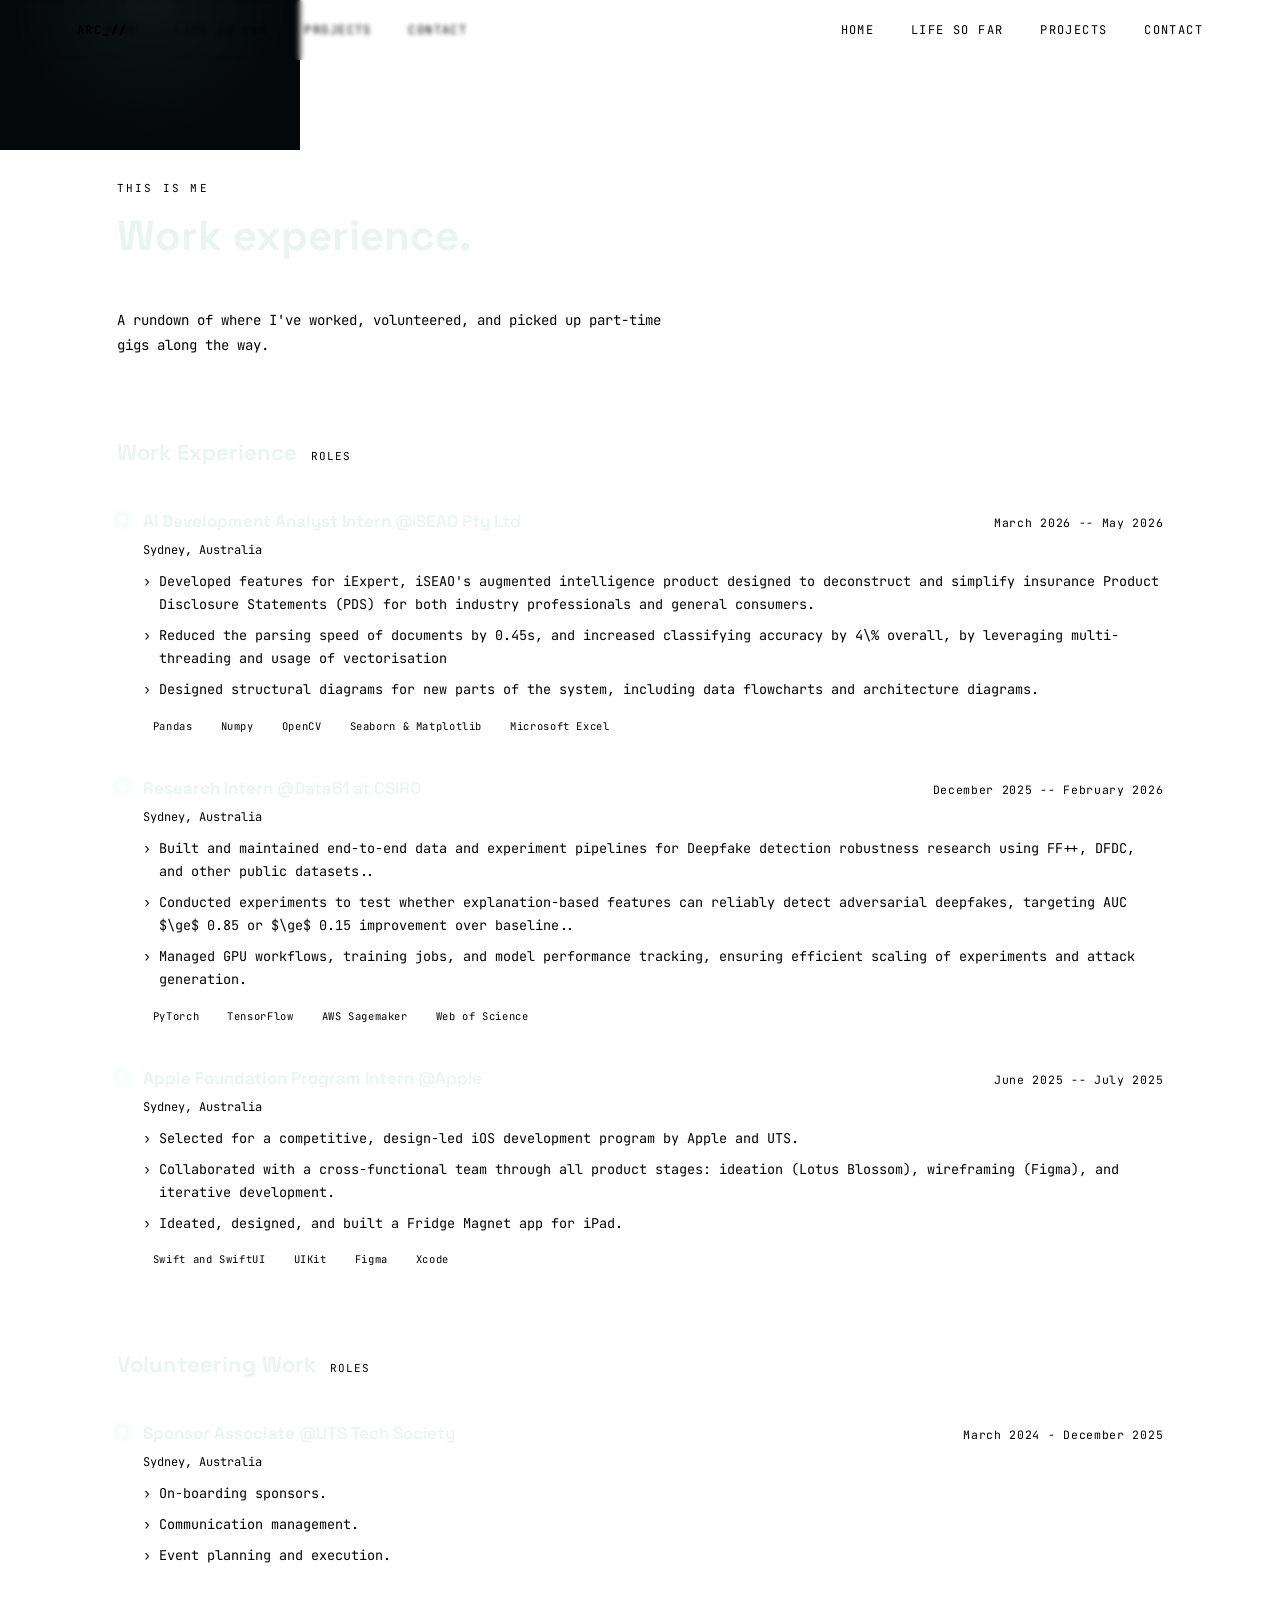
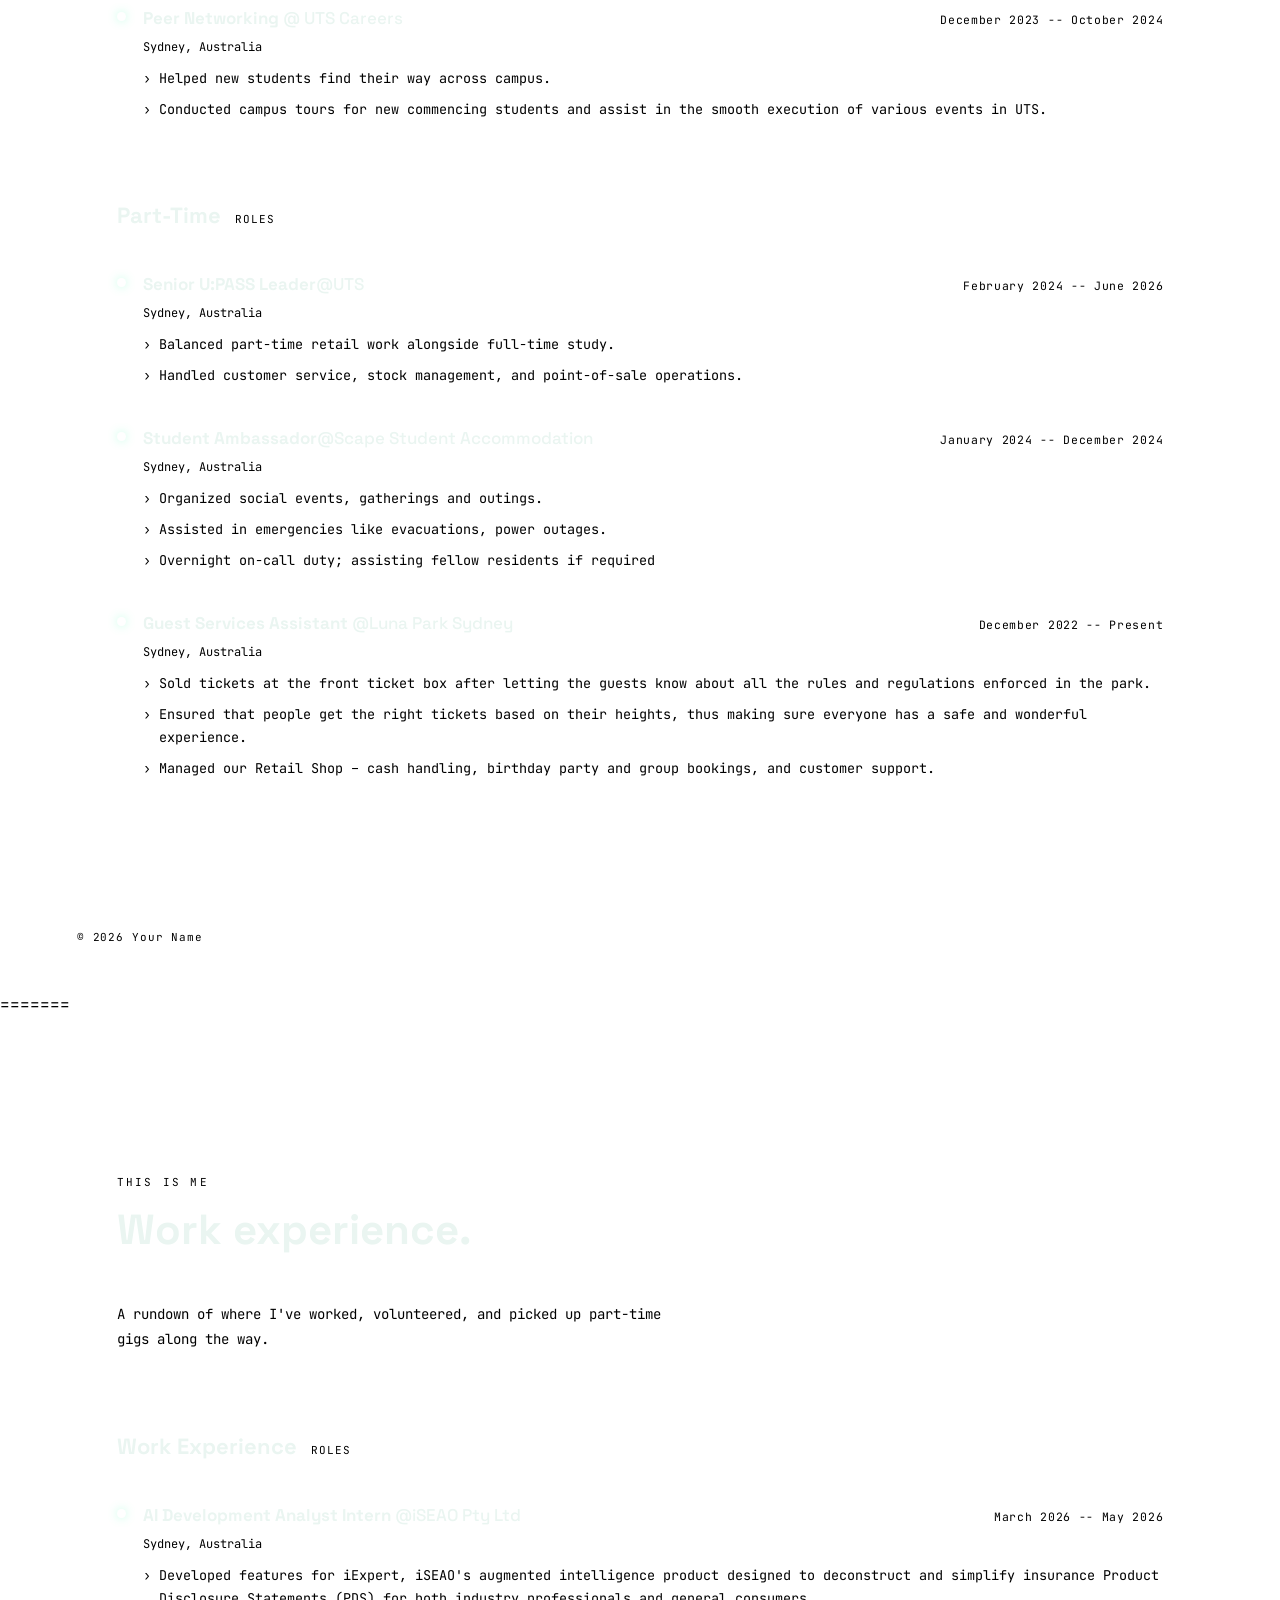
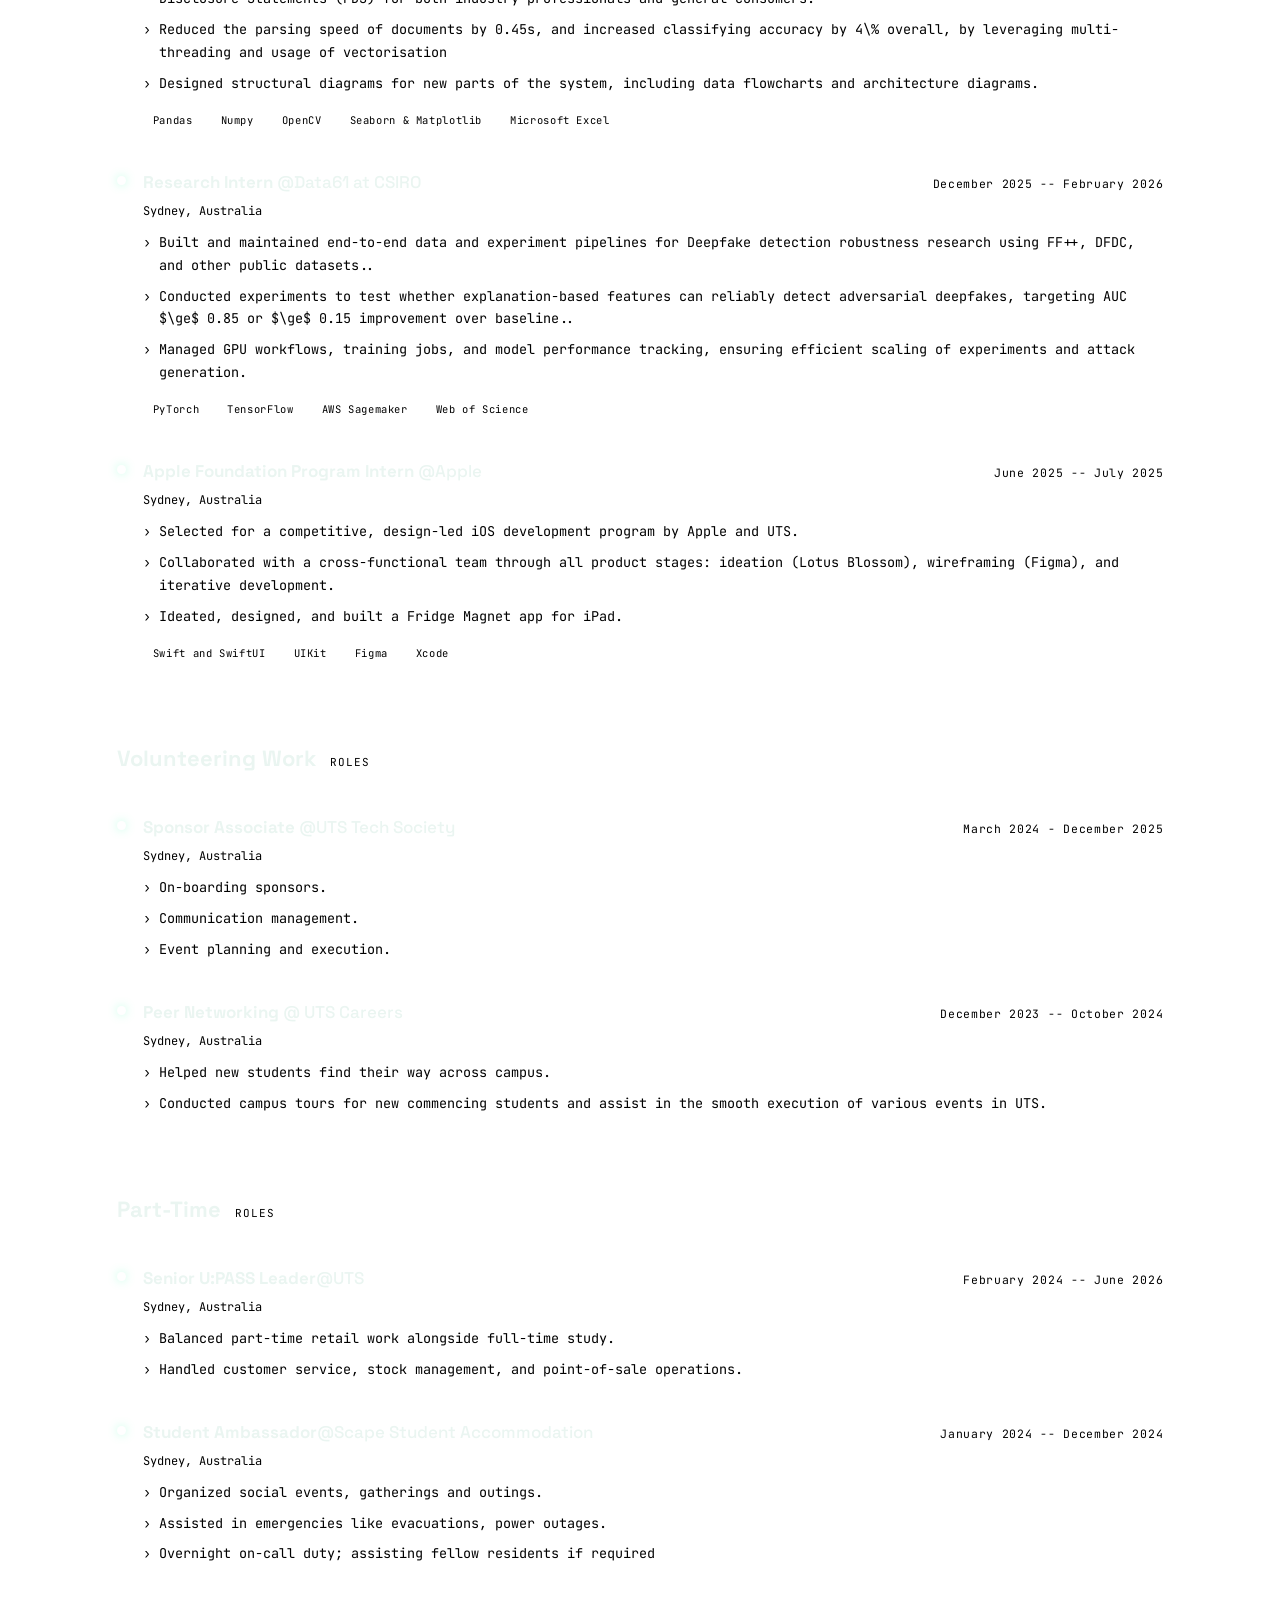
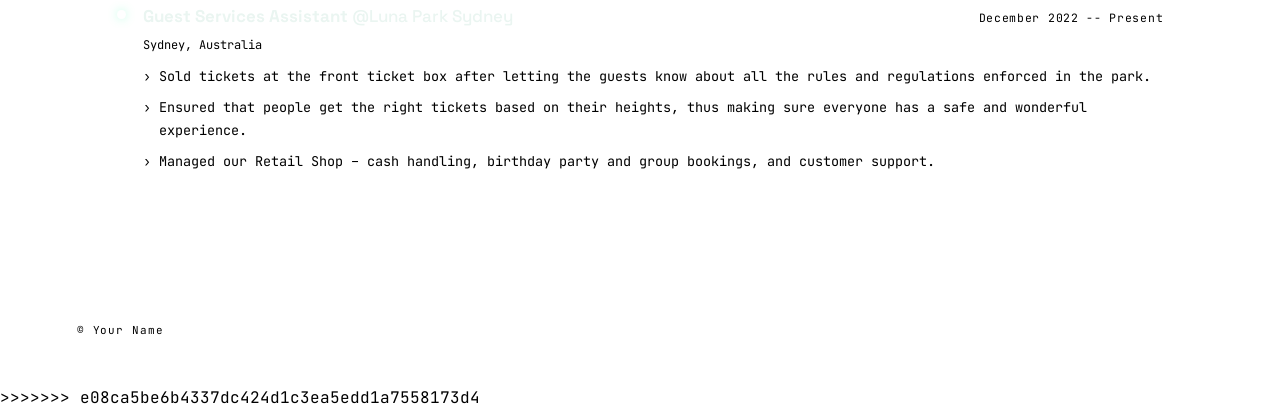
==== commit 0edae78e: "Merge remote repository" ====
--- a/about.html
+++ b/about.html
@@ -1,3 +1,4 @@
+<<<<<<< HEAD
 <!DOCTYPE html>
 <html lang="en">
 <head>
@@ -194,4 +195,203 @@
   document.getElementById('year').textContent = new Date().getFullYear();
 </script>
 </body>
+=======
+<!DOCTYPE html>
+<html lang="en">
+<head>
+<meta charset="UTF-8">
+<meta name="viewport" content="width=device-width, initial-scale=1.0">
+<title>About // ARC_//</title>
+<link rel="preconnect" href="https://fonts.googleapis.com">
+<link href="https://fonts.googleapis.com/css2?family=JetBrains+Mono:wght@400;500;700;800&family=Space+Grotesk:wght@400;500;700&display=swap" rel="stylesheet">
+<link rel="stylesheet" href="style.css">
+</head>
+<body>
+
+<canvas id="particles"></canvas>
+
+<nav id="nav" class="show">
+  <div class="logo">ARC_//</div>
+  <div class="links">
+    <a href="index.html">Home</a>
+    <a href="about.html">Life So Far</a>
+    <a href="projects.html">Projects</a>
+    <a href="contact.html">Contact</a>
+  </div>
+</nav>
+
+<main>
+  <section class="about-page">
+    <div class="section-tag reveal in">THIS IS ME</div>
+    <h2 class="section-title reveal in">Work experience.</h2>
+    <p class="lede reveal in">A rundown of where I've worked, volunteered, and picked up part-time gigs along the way.</p>
+
+    <!-- ---------------- Work Experience ---------------- -->
+    <div class="exp-section">
+      <div class="exp-heading reveal in">
+        <h3>Work Experience</h3>
+        <span class="count">ROLES</span>
+      </div>
+      <div class="exp-list">
+
+        <div class="exp-item reveal in">
+          <div class="exp-top">
+            <div class="exp-role">AI Development Analyst Intern <span class="company">@iSEAO Pty Ltd</span></div>
+            <div class="exp-date">March 2026 -- May 2026</div>
+          </div>
+          <div class="exp-location">Sydney, Australia</div>
+          <ul class="exp-desc">
+            <li>Developed features for iExpert, iSEAO's augmented intelligence product designed to deconstruct and simplify insurance Product Disclosure Statements (PDS) for both industry professionals and general consumers.</li>
+            <li>Reduced the parsing speed of documents by 0.45s, and increased classifying accuracy by 4\% overall, by leveraging multi-threading and usage of vectorisation </li>
+            <li>Designed structural diagrams for new parts of the system, including data flowcharts and architecture diagrams.</li>
+          </ul>
+          <div class="exp-tags">
+            <span class="exp-tag">Pandas</span>
+            <span class="exp-tag">Numpy</span>
+            <span class="exp-tag">OpenCV</span>
+            <span class="exp-tag">Seaborn & Matplotlib</span>
+            <span class="exp-tag">Microsoft Excel</span>
+          </div>
+        </div>
+
+        <div class="exp-item reveal in">
+          <div class="exp-top">
+            <div class="exp-role">Research Intern <span class="company">@Data61 at CSIRO</span></div>
+            <div class="exp-date">December 2025 -- February 2026</div>
+          </div>
+          <div class="exp-location">Sydney, Australia</div>
+          <ul class="exp-desc">
+            <li>Built and maintained end-to-end data and experiment pipelines for Deepfake detection robustness research using FF++, DFDC, and other public datasets..</li>
+            <li>Conducted experiments to test whether explanation-based features can reliably detect adversarial deepfakes, targeting AUC $\ge$ 0.85 or $\ge$ 0.15 improvement over baseline..</li>
+            <li>Managed GPU workflows, training jobs, and model performance tracking, ensuring efficient scaling of experiments and attack generation. </li>
+          </ul>
+          <div class="exp-tags">
+            <span class="exp-tag">PyTorch</span>
+            <span class="exp-tag">TensorFlow</span>
+            <span class="exp-tag">AWS Sagemaker</span>
+            <span class="exp-tag">Web of Science</span>
+          </div>
+        </div>
+
+        <div class="exp-item reveal in">
+          <div class="exp-top">
+            <div class="exp-role">Apple Foundation Program Intern <span class="company">@Apple</span></div>
+            <div class="exp-date">June 2025 -- July 2025</div>
+          </div>
+          <div class="exp-location">Sydney, Australia</div>
+          <ul class="exp-desc">
+            <li>Selected for a competitive, design-led iOS development program by Apple and UTS.</li>
+            <li>Collaborated with a cross-functional team through all product stages: ideation (Lotus Blossom), wireframing (Figma), and iterative development.</li>
+            <li> Ideated, designed, and built a Fridge Magnet app for iPad.</li>
+          </ul>
+          <div class="exp-tags">
+            <span class="exp-tag">Swift and SwiftUI</span>
+            <span class="exp-tag">UIKit</span>
+            <span class="exp-tag">Figma</span>
+            <span class="exp-tag">Xcode</span>
+
+          </div>
+        </div>
+
+      </div>
+    </div>
+
+    <!-- ---------------- Volunteer ---------------- -->
+    <div class="exp-section">
+      <div class="exp-heading reveal in">
+        <h3>Volunteering Work</h3>
+        <span class="count">ROLES</span>
+      </div>
+      <div class="exp-list">
+
+        <div class="exp-item reveal in">
+          <div class="exp-top">
+            <div class="exp-role">Sponsor Associate <span class="company">@UTS Tech Society</span></div>
+            <div class="exp-date">March 2024 - December 2025</div>
+          </div>
+          <div class="exp-location">Sydney, Australia</div>
+          <ul class="exp-desc">
+            <li>On-boarding sponsors.</li>
+            <li>Communication management.</li>
+            <li>Event planning and execution.</li>
+          </ul>
+        </div>
+
+        <div class="exp-item reveal in">
+          <div class="exp-top">
+            <div class="exp-role">Peer Networking  <span class="company">@ UTS Careers</span></div>
+            <div class="exp-date"> December 2023 -- October 2024</div>
+          </div>
+          <div class="exp-location">Sydney, Australia</div>
+          <ul class="exp-desc">
+            <li>Helped new students find their way across campus.</li>
+            <li>Conducted campus tours for new commencing students and assist in the smooth execution of various events in UTS.</li>
+          </ul>
+        </div>
+
+      </div>
+    </div>
+
+    <!-- ---------------- Part-Time ---------------- -->
+    <div class="exp-section">
+      <div class="exp-heading reveal in">
+        <h3>Part-Time</h3>
+        <span class="count">ROLES</span>
+      </div>
+      <div class="exp-list">
+
+        <div class="exp-item reveal in">
+          <div class="exp-top">
+            <div class="exp-role">Senior U:PASS Leader<span class="company">@UTS</span></div>
+            <div class="exp-date">February 2024 -- June 2026</div>
+          </div>
+          <div class="exp-location">Sydney, Australia</div>
+          <ul class="exp-desc">
+            <li>Balanced part-time retail work alongside full-time study.</li>
+            <li>Handled customer service, stock management, and point-of-sale operations.</li>
+          </ul>
+        </div>
+
+        <div class="exp-item reveal in">
+          <div class="exp-top">
+            <div class="exp-role"> Student Ambassador<span class="company">@Scape Student Accommodation </span></div>
+            <div class="exp-date">January 2024 -- December 2024</div>
+          </div>
+          <div class="exp-location">Sydney, Australia</div>
+          <ul class="exp-desc">
+            <li>Organized social events, gatherings and outings.</li>
+            <li>Assisted in emergencies like evacuations, power outages.</li>
+            <li>Overnight on-call duty; assisting fellow residents if required </li>
+          </ul>
+        </div>
+
+        <div class="exp-item reveal in">
+          <div class="exp-top">
+            <div class="exp-role">Guest Services Assistant <span class="company">@Luna Park Sydney</span></div>
+            <div class="exp-date">December 2022 -- Present</div>
+          </div>
+          <div class="exp-location">Sydney, Australia</div>
+          <ul class="exp-desc">
+            <li>Sold tickets at the front ticket box after letting the guests know about all the rules and regulations enforced in the park.</li>
+            <li>Ensured that people get the right tickets based on their heights, thus making sure everyone has a safe and wonderful experience.</li>
+            <li>Managed our Retail Shop – cash handling, birthday party and group bookings, and customer support.</li>
+          </ul>
+        </div>
+
+      </div>
+    </div>
+
+  </section>
+</main>
+
+<footer>
+  <p>&copy; <span id="year"></span> Your Name</p>
+</footer>
+
+<script src="script.js"></script>
+<script>
+  document.getElementById('year').textContent = new Date().getFullYear();
+</script>
+</body>
+>>>>>>> e08ca5be6b4337dc424d1c3ea5edd1a7558173d4
 </html>
--- a/style.css
+++ b/style.css
@@ -1,3 +1,4 @@
+<<<<<<< HEAD
 :root{
     --bg: #05080a;
     --bg-panel: #0a1210;
@@ -620,4 +621,628 @@
 
   .proj .info p .tag{
     color: var(--phosphor);
+=======
+:root{
+    --bg: #05080a;
+    --bg-panel: #0a1210;
+    --phosphor: #4dffb4;
+    --phosphor-dim: #1d5f47;
+    --amber: #ffb020;
+    --red: #ff3b5c;
+    --text: #dde5e7;
+    --text-dim: #e8f5f7;
+    --line: #123028;
+  }
+
+  *{ margin:0; padding:0; box-sizing:border-box; }
+  html{ scroll-behavior:smooth; }
+
+  body{
+    background: var(--bg);
+    color: var(--text);
+    font-family: 'JetBrains Mono', monospace;
+    overflow-x:hidden;
+  }
+
+  @media (prefers-reduced-motion: reduce){
+    *{ animation-duration: 0.001ms !important; animation-iteration-count: 1 !important; transition-duration: 0.001ms !important; }
+  }
+
+  /* ---------- Particle Canvas ---------- */
+  #particles{
+    position: fixed;
+    inset: 0;
+    z-index: 0;
+    background: radial-gradient(ellipse at 50% 0%, #0c1614 0%, #05080a 65%);
+  }
+
+  /* ---------- Boot Overlay ---------- */
+  #boot{
+    position: fixed;
+    inset: 0;
+    z-index: 100;
+    background: var(--bg);
+    display:flex;
+    align-items:center;
+    justify-content:center;
+    padding: 24px;
+  }
+  #boot-text{
+    width: 100%;
+    max-width: 640px;
+    font-size: 14px;
+    line-height: 1.8;
+    color: var(--phosphor);
+    text-shadow: 0 0 8px rgba(77,255,180,0.5);
+  }
+  #boot-text .dim{ color: var(--text-dim); }
+  #boot-text .amber{ color: var(--amber); text-shadow: 0 0 8px rgba(255,176,32,0.5); }
+  .cursor{
+    display:inline-block;
+    width: 8px; height: 14px;
+    background: var(--phosphor);
+    vertical-align: text-bottom;
+    animation: blink 0.9s steps(1) infinite;
+  }
+  @keyframes blink{ 50%{ opacity:0; } }
+  #boot.fade-out{
+    animation: fadeOut 0.6s ease forwards;
+  }
+  @keyframes fadeOut{ to{ opacity:0; visibility:hidden; } }
+
+  /* ---------- Layout ---------- */
+  header, main, footer{ position:relative; z-index:1; }
+
+  nav{
+    position: fixed;
+    top:0; left:0; right:0;
+    z-index: 10;
+    display:flex;
+    justify-content:space-between;
+    align-items:center;
+    padding: 22px 6vw;
+    font-size: 12px;
+    letter-spacing: 0.12em;
+    text-transform: uppercase;
+    color: var(--text-dim);
+    opacity: 0;
+    transition: opacity 1s ease 0.3s;
+    backdrop-filter: blur(2px);
+  }
+  nav.show{ opacity:1; }
+  nav .logo{ color: var(--phosphor); font-weight:700; }
+  nav .links a{
+    color: var(--text-dim);
+    text-decoration:none;
+    margin-left: 28px;
+    position: relative;
+    transition: color 0.25s ease;
+  }
+  nav .links a:hover{ color: var(--phosphor); }
+  nav .links a:hover::after{ width:100%; }
+  nav .links a::after{
+    content:'';
+    position:absolute; left:0; bottom:-4px;
+    width:0; height:1px;
+    background: var(--phosphor);
+    transition: width 0.25s ease;
+  }
+  nav a:focus-visible, a:focus-visible, button:focus-visible{
+    outline: 1px solid var(--phosphor);
+    outline-offset: 4px;
+  }
+
+  .hero{
+    min-height: 100svh;
+    display:flex;
+    flex-direction:column;
+    align-items:flex-start;
+    justify-content:center;
+    padding: 0 6vw;
+  }
+  .eyebrow{
+    font-size: 12px;
+    color: var(--amber);
+    letter-spacing: 0.2em;
+    margin-bottom: 18px;
+    opacity:0;
+  }
+  .eyebrow .bracket{ color: var(--phosphor-dim); }
+
+  h1{
+    font-family: 'Space Grotesk', sans-serif;
+    font-size: clamp(40px, 9vw, 108px);
+    line-height: 0.98;
+    font-weight: 700;
+    color: #eaf5f1;
+    letter-spacing: -0.02em;
+    opacity:0;
+  }
+  h1 .glitch-accent{
+    color: var(--phosphor);
+    text-shadow: 0 0 20px rgba(77,255,180,0.35);
+  }
+
+  .subtitle{
+    margin-top: 22px;
+    max-width: 560px;
+    font-size: 15px;
+    line-height: 1.75;
+    color: var(--text-dim);
+    opacity:0;
+  }
+  .subtitle .hl{ color: var(--text); }
+
+  .hero-cta{
+    margin-top: 40px;
+    display:flex;
+    gap: 16px;
+    opacity:0;
+  }
+  .btn{
+    font-family: 'JetBrains Mono', monospace;
+    font-size: 12px;
+    letter-spacing: 0.1em;
+    text-transform: uppercase;
+    text-decoration:none;
+    padding: 14px 26px;
+    border: 1px solid var(--phosphor-dim);
+    color: var(--phosphor);
+    background: rgba(77,255,180,0.04);
+    transition: all 0.25s ease;
+  }
+  .btn:hover{ background: rgba(77,255,180,0.12); border-color: var(--phosphor); box-shadow: 0 0 24px rgba(77,255,180,0.15); }
+  .btn.ghost{ color: var(--text-dim); border-color: var(--line); background:transparent; }
+  .btn.ghost:hover{ color: var(--text); border-color: var(--text-dim); box-shadow:none; }
+
+  .scroll-hint{
+    position:absolute;
+    bottom: 36px; left: 6vw;
+    font-size: 11px;
+    color: var(--text-dim);
+    letter-spacing: 0.15em;
+    display:flex; align-items:center; gap:10px;
+    opacity:0;
+  }
+  .scroll-hint .bar{
+    width:1px; height:28px;
+    background: linear-gradient(var(--phosphor), transparent);
+    animation: scrollBar 1.8s ease-in-out infinite;
+  }
+  @keyframes scrollBar{ 0%,100%{ transform: scaleY(0.4); opacity:0.4; } 50%{ transform: scaleY(1); opacity:1; } }
+
+  /* ---------- Section shared ---------- */
+  section{
+    padding: 120px 6vw;
+    max-width: 1200px;
+    margin: 0 auto;
+  }
+  .section-tag{
+    font-size: 11px;
+    color: var(--amber);
+    letter-spacing: 0.2em;
+    margin-bottom: 14px;
+  }
+  .section-title{
+    font-family:'Space Grotesk', sans-serif;
+    font-size: clamp(26px, 4vw, 42px);
+    font-weight:700;
+    color:#eaf5f1;
+    margin-bottom: 46px;
+  }
+  .reveal{
+    opacity:0;
+    transform: translateY(28px);
+    transition: opacity 0.7s ease, transform 0.7s ease;
+  }
+  .reveal.in{ opacity:1; transform:none; }
+
+  /* ---------- About ---------- */
+  .about-grid{
+    display:grid;
+    grid-template-columns: 1fr 1fr;
+    gap: 60px;
+  }
+  .about-grid p{ color: var(--text-dim); line-height:1.9; font-size:14px; margin-bottom:16px; }
+  .about-grid p .hl{ color: var(--text); }
+  .stat-list{ display:flex; flex-direction:column; gap:22px; }
+  .stat{
+    display:flex; justify-content:space-between; align-items:baseline;
+    border-bottom: 1px solid var(--line);
+    padding-bottom: 14px;
+  }
+  .stat .label{ font-size:12px; color:var(--text-dim); letter-spacing:0.1em; text-transform:uppercase; }
+  .stat .val{ font-size: 22px; color: var(--phosphor); font-weight:700; }
+
+  @media (max-width: 760px){ .about-grid{ grid-template-columns: 1fr; } }
+
+  /* ---------- Projects ---------- */
+  .proj-list{ display:flex; flex-direction:column; }
+  .proj{
+    display:grid;
+    grid-template-columns: 90px 1fr auto;
+    gap: 28px;
+    align-items:center;
+    padding: 26px 0;
+    border-bottom: 1px solid var(--line);
+    text-decoration:none;
+    color:inherit;
+    transition: background 0.25s ease, padding-left 0.25s ease;
+  }
+  .proj:hover{ background: rgba(77,255,180,0.04); padding-left: 12px; }
+  .proj .idx{ font-size:12px; color: var(--phosphor-dim); }
+  .proj .info h3{ font-family:'Space Grotesk',sans-serif; font-size:19px; color:#eaf5f1; margin-bottom:6px; }
+  .proj .info p{ font-size:12.5px; color:var(--text-dim); }
+  .proj .arrow{ color: var(--text-dim); font-size:18px; transition: transform 0.25s ease, color 0.25s ease; }
+  .proj:hover .arrow{ transform: translateX(6px); color: var(--phosphor); }
+
+  /* ---------- Contact ---------- */
+  .contact-box{
+    border: 1px solid var(--line);
+    padding: 50px 6vw;
+    text-align:center;
+    background: rgba(77,255,180,0.02);
+  }
+  .contact-box h2{
+    font-family:'Space Grotesk', sans-serif;
+    font-size: clamp(24px,4vw,40px);
+    color:#eaf5f1;
+    margin-bottom: 20px;
+  }
+  .contact-box .btn{ display:inline-block; margin-top:10px; }
+
+  footer{
+    padding: 30px 6vw 50px;
+    display:flex; justify-content:space-between;
+    font-size:11px; color: var(--text-dim);
+    letter-spacing:0.08em;
+  }
+
+  /* ---------- Contact page ---------- */
+  .contact-page{
+    padding-top: 160px;
+  }
+  .contact-page .section-title{ margin-bottom:14px; }
+  .contact-page .lede{
+    max-width: 520px;
+    color: var(--text-dim);
+    font-size: 14px;
+    line-height: 1.8;
+    margin-bottom: 56px;
+  }
+  .contact-page .lede .hl{ color: var(--text); }
+
+  .contact-grid{
+    display:grid;
+    grid-template-columns: repeat(auto-fit, minmax(240px, 1fr));
+    gap: 20px;
+  }
+
+  .contact-card{
+    position: relative;
+    display:flex;
+    align-items:center;
+    gap: 18px;
+    padding: 26px 24px;
+    border: 1px solid var(--line);
+    background: rgba(77,255,180,0.015);
+    text-decoration:none;
+    color: inherit;
+    overflow:hidden;
+    transition: border-color 0.25s ease, background 0.25s ease, transform 0.25s ease;
+  }
+  .contact-card::before{
+    content:'';
+    position:absolute;
+    inset: 0;
+    background: linear-gradient(120deg, transparent 40%, rgba(77,255,180,0.08) 50%, transparent 60%);
+    transform: translateX(-120%);
+    transition: transform 0.6s ease;
+  }
+  .contact-card:hover{
+    border-color: var(--phosphor-dim);
+    background: rgba(77,255,180,0.05);
+    transform: translateY(-3px);
+  }
+  .contact-card:hover::before{ transform: translateX(120%); }
+
+  .contact-card .icon{
+    flex-shrink:0;
+    width: 46px; height: 46px;
+    display:flex; align-items:center; justify-content:center;
+    border: 1px solid var(--phosphor-dim);
+    color: var(--phosphor);
+    transition: box-shadow 0.25s ease, color 0.25s ease, border-color 0.25s ease;
+  }
+  .contact-card .icon svg{ width: 22px; height:22px; }
+  .contact-card:hover .icon{
+    color: var(--amber);
+    border-color: var(--amber);
+    box-shadow: 0 0 18px rgba(255,176,32,0.25);
+  }
+
+  .contact-card .meta{ position:relative; z-index:1; min-width:0; }
+  .contact-card .meta .label{
+    font-size: 10.5px;
+    letter-spacing: 0.16em;
+    text-transform: uppercase;
+    color: var(--text-dim);
+    margin-bottom: 6px;
+  }
+  .contact-card .meta .value{
+    font-size: 14.5px;
+    color: #eaf5f1;
+    font-weight: 500;
+    white-space: nowrap;
+    overflow: hidden;
+    text-overflow: ellipsis;
+  }
+  .contact-card:hover .meta .value{ color: var(--phosphor); }
+
+  .contact-note{
+    margin-top: 50px;
+    font-size: 12px;
+    color: var(--text-dim);
+    display:flex;
+    align-items:center;
+    gap: 10px;
+  }
+  .contact-note .dot{
+    width:7px; height:7px;
+    border-radius:50%;
+    background: var(--phosphor);
+    box-shadow: 0 0 8px rgba(77,255,180,0.7);
+    animation: blink 1.6s steps(1) infinite;
+  }
+
+  /* ---------- About page / Experience timeline ---------- */
+  .about-page{
+    padding-top: 160px;
+  }
+  .about-page .lede{
+    max-width: 560px;
+    color: var(--text-dim);
+    font-size: 14px;
+    line-height: 1.8;
+    margin-bottom: 30px;
+  }
+  .about-page .lede .hl{ color: var(--text); }
+
+  .exp-section{
+    margin-top: 80px;
+  }
+  .exp-section:first-of-type{ margin-top: 40px; }
+
+  .exp-heading{
+    display:flex;
+    align-items:baseline;
+    gap: 14px;
+    margin-bottom: 30px;
+    padding-bottom: 14px;
+    border-bottom: 1px solid var(--line);
+  }
+  .exp-heading h3{
+    font-family: 'Space Grotesk', sans-serif;
+    font-size: 22px;
+    font-weight: 700;
+    color: #eaf5f1;
+  }
+  .exp-heading .count{
+    font-size: 11px;
+    color: var(--phosphor-dim);
+    letter-spacing: 0.1em;
+  }
+
+  .exp-list{
+    position: relative;
+    padding-left: 26px;
+  }
+  .exp-list::before{
+    content:'';
+    position:absolute;
+    top: 6px; bottom: 6px; left: 4px;
+    width: 1px;
+    background: var(--line);
+  }
+
+  .exp-item{
+    position: relative;
+    padding-bottom: 40px;
+  }
+  .exp-item:last-child{ padding-bottom: 0; }
+  .exp-item::before{
+    content:'';
+    position: absolute;
+    left: -26px; top: 5px;
+    width: 9px; height: 9px;
+    border-radius: 50%;
+    background: var(--bg);
+    border: 1px solid var(--phosphor);
+    box-shadow: 0 0 10px rgba(77,255,180,0.35);
+    transition: box-shadow 0.25s ease, background 0.25s ease;
+  }
+  .exp-item:hover::before{
+    background: var(--phosphor);
+    box-shadow: 0 0 14px rgba(77,255,180,0.7);
+  }
+
+  .exp-top{
+    display:flex;
+    flex-wrap: wrap;
+    justify-content: space-between;
+    align-items: baseline;
+    gap: 8px 20px;
+    margin-bottom: 10px;
+  }
+  .exp-role{
+    font-family: 'Space Grotesk', sans-serif;
+    font-size: 17px;
+    font-weight: 700;
+    color: #eaf5f1;
+  }
+  .exp-role .company{
+    color: var(--phosphor);
+    font-weight: 500;
+  }
+  .exp-date{
+    font-size: 11.5px;
+    color: var(--text-dim);
+    letter-spacing: 0.06em;
+    white-space: nowrap;
+  }
+  .exp-location{
+    font-size: 12px;
+    color: var(--text-dim);
+    margin-bottom: 12px;
+  }
+  .exp-desc{
+    list-style: none;
+    display:flex;
+    flex-direction:column;
+    gap: 8px;
+  }
+  .exp-desc li{
+    font-size: 13.5px;
+    color: var(--text-dim);
+    line-height: 1.7;
+    padding-left: 16px;
+    position: relative;
+  }
+  .exp-desc li::before{
+    content: '›';
+    position: absolute;
+    left: 0;
+    color: var(--phosphor-dim);
+  }
+  .exp-tags{
+    display:flex;
+    flex-wrap: wrap;
+    gap: 8px;
+    margin-top: 14px;
+  }
+  .exp-tag{
+    font-size: 10.5px;
+    letter-spacing: 0.06em;
+    color: var(--text-dim);
+    border: 1px solid var(--line);
+    padding: 4px 10px;
+    transition: color 0.25s ease, border-color 0.25s ease;
+  }
+  .exp-item:hover .exp-tag{
+    color: var(--phosphor);
+    border-color: var(--phosphor-dim);
+  }
+
+  @media (max-width: 600px){
+    .exp-top{ flex-direction: column; }
+  }
+
+  /* ---------- Projects page ---------- */
+  .projects-page{
+    padding-top: 160px;
+  }
+  .projects-page .lede{
+    max-width: 560px;
+    color: var(--text-dim);
+    font-size: 14px;
+    line-height: 1.8;
+    margin-bottom: 50px;
+  }
+  .projects-page .lede .hl{ color: var(--text); }
+
+  .cat-grid{
+    display:grid;
+    grid-template-columns: repeat(3, 1fr);
+    gap: 20px;
+    margin-bottom: 70px;
+  }
+  .cat-card{
+    position: relative;
+    text-align: left;
+    cursor: pointer;
+    padding: 30px 26px;
+    border: 1px solid var(--line);
+    background: rgba(77,255,180,0.015);
+    color: inherit;
+    font-family: inherit;
+    overflow: hidden;
+    transition: border-color 0.25s ease, background 0.25s ease, transform 0.25s ease;
+  }
+  .cat-card::before{
+    content:'';
+    position:absolute; inset:0;
+    background: linear-gradient(120deg, transparent 40%, rgba(77,255,180,0.08) 50%, transparent 60%);
+    transform: translateX(-120%);
+    transition: transform 0.6s ease;
+  }
+  .cat-card:hover{ transform: translateY(-3px); border-color: var(--phosphor-dim); }
+  .cat-card:hover::before{ transform: translateX(120%); }
+
+  .cat-card .icon{
+    width: 42px; height: 42px;
+    display:flex; align-items:center; justify-content:center;
+    border: 1px solid var(--phosphor-dim);
+    color: var(--phosphor);
+    margin-bottom: 20px;
+    transition: box-shadow 0.25s ease, color 0.25s ease, border-color 0.25s ease;
+  }
+  .cat-card .icon svg{ width: 20px; height: 20px; }
+
+  .cat-card h3{
+    font-family: 'Space Grotesk', sans-serif;
+    font-size: 18px;
+    font-weight: 700;
+    color: #eaf5f1;
+    margin-bottom: 8px;
+  }
+  .cat-card .cat-count{
+    font-size: 11px;
+    letter-spacing: 0.1em;
+    color: var(--text-dim);
+    text-transform: uppercase;
+  }
+
+  .cat-card.active{
+    border-color: var(--phosphor);
+    background: rgba(77,255,180,0.06);
+    box-shadow: 0 0 24px rgba(77,255,180,0.12);
+  }
+  .cat-card.active .icon{
+    color: var(--amber);
+    border-color: var(--amber);
+    box-shadow: 0 0 14px rgba(255,176,32,0.25);
+  }
+  .cat-card.active .cat-count{ color: var(--phosphor); }
+
+  @media (max-width: 760px){ .cat-grid{ grid-template-columns: 1fr; } }
+
+  .proj-panel-label{
+    font-size: 11px;
+    color: var(--amber);
+    letter-spacing: 0.2em;
+    margin-bottom: 20px;
+    display:flex;
+    align-items:center;
+    gap: 10px;
+  }
+  .proj-panel-label .dot{
+    width:6px; height:6px;
+    border-radius:50%;
+    background: var(--phosphor);
+    box-shadow: 0 0 8px rgba(77,255,180,0.7);
+  }
+
+  .proj-list.filtered .proj{
+    display: none;
+    animation: projIn 0.4s ease forwards;
+  }
+  .proj-list.filtered .proj.visible{ display: grid; }
+  @keyframes projIn{
+    from{ opacity:0; transform: translateY(10px); }
+    to{ opacity:1; transform: none; }
+  }
+
+  .proj .info p .tag{
+    color: var(--phosphor);
+>>>>>>> e08ca5be6b4337dc424d1c3ea5edd1a7558173d4
   }
--- a/style.css
+++ b/style.css
@@ -1,3 +1,4 @@
+<<<<<<< HEAD
 :root{
     --bg: #05080a;
     --bg-panel: #0a1210;
@@ -620,4 +621,628 @@
 
   .proj .info p .tag{
     color: var(--phosphor);
+=======
+:root{
+    --bg: #05080a;
+    --bg-panel: #0a1210;
+    --phosphor: #4dffb4;
+    --phosphor-dim: #1d5f47;
+    --amber: #ffb020;
+    --red: #ff3b5c;
+    --text: #dde5e7;
+    --text-dim: #e8f5f7;
+    --line: #123028;
+  }
+
+  *{ margin:0; padding:0; box-sizing:border-box; }
+  html{ scroll-behavior:smooth; }
+
+  body{
+    background: var(--bg);
+    color: var(--text);
+    font-family: 'JetBrains Mono', monospace;
+    overflow-x:hidden;
+  }
+
+  @media (prefers-reduced-motion: reduce){
+    *{ animation-duration: 0.001ms !important; animation-iteration-count: 1 !important; transition-duration: 0.001ms !important; }
+  }
+
+  /* ---------- Particle Canvas ---------- */
+  #particles{
+    position: fixed;
+    inset: 0;
+    z-index: 0;
+    background: radial-gradient(ellipse at 50% 0%, #0c1614 0%, #05080a 65%);
+  }
+
+  /* ---------- Boot Overlay ---------- */
+  #boot{
+    position: fixed;
+    inset: 0;
+    z-index: 100;
+    background: var(--bg);
+    display:flex;
+    align-items:center;
+    justify-content:center;
+    padding: 24px;
+  }
+  #boot-text{
+    width: 100%;
+    max-width: 640px;
+    font-size: 14px;
+    line-height: 1.8;
+    color: var(--phosphor);
+    text-shadow: 0 0 8px rgba(77,255,180,0.5);
+  }
+  #boot-text .dim{ color: var(--text-dim); }
+  #boot-text .amber{ color: var(--amber); text-shadow: 0 0 8px rgba(255,176,32,0.5); }
+  .cursor{
+    display:inline-block;
+    width: 8px; height: 14px;
+    background: var(--phosphor);
+    vertical-align: text-bottom;
+    animation: blink 0.9s steps(1) infinite;
+  }
+  @keyframes blink{ 50%{ opacity:0; } }
+  #boot.fade-out{
+    animation: fadeOut 0.6s ease forwards;
+  }
+  @keyframes fadeOut{ to{ opacity:0; visibility:hidden; } }
+
+  /* ---------- Layout ---------- */
+  header, main, footer{ position:relative; z-index:1; }
+
+  nav{
+    position: fixed;
+    top:0; left:0; right:0;
+    z-index: 10;
+    display:flex;
+    justify-content:space-between;
+    align-items:center;
+    padding: 22px 6vw;
+    font-size: 12px;
+    letter-spacing: 0.12em;
+    text-transform: uppercase;
+    color: var(--text-dim);
+    opacity: 0;
+    transition: opacity 1s ease 0.3s;
+    backdrop-filter: blur(2px);
+  }
+  nav.show{ opacity:1; }
+  nav .logo{ color: var(--phosphor); font-weight:700; }
+  nav .links a{
+    color: var(--text-dim);
+    text-decoration:none;
+    margin-left: 28px;
+    position: relative;
+    transition: color 0.25s ease;
+  }
+  nav .links a:hover{ color: var(--phosphor); }
+  nav .links a:hover::after{ width:100%; }
+  nav .links a::after{
+    content:'';
+    position:absolute; left:0; bottom:-4px;
+    width:0; height:1px;
+    background: var(--phosphor);
+    transition: width 0.25s ease;
+  }
+  nav a:focus-visible, a:focus-visible, button:focus-visible{
+    outline: 1px solid var(--phosphor);
+    outline-offset: 4px;
+  }
+
+  .hero{
+    min-height: 100svh;
+    display:flex;
+    flex-direction:column;
+    align-items:flex-start;
+    justify-content:center;
+    padding: 0 6vw;
+  }
+  .eyebrow{
+    font-size: 12px;
+    color: var(--amber);
+    letter-spacing: 0.2em;
+    margin-bottom: 18px;
+    opacity:0;
+  }
+  .eyebrow .bracket{ color: var(--phosphor-dim); }
+
+  h1{
+    font-family: 'Space Grotesk', sans-serif;
+    font-size: clamp(40px, 9vw, 108px);
+    line-height: 0.98;
+    font-weight: 700;
+    color: #eaf5f1;
+    letter-spacing: -0.02em;
+    opacity:0;
+  }
+  h1 .glitch-accent{
+    color: var(--phosphor);
+    text-shadow: 0 0 20px rgba(77,255,180,0.35);
+  }
+
+  .subtitle{
+    margin-top: 22px;
+    max-width: 560px;
+    font-size: 15px;
+    line-height: 1.75;
+    color: var(--text-dim);
+    opacity:0;
+  }
+  .subtitle .hl{ color: var(--text); }
+
+  .hero-cta{
+    margin-top: 40px;
+    display:flex;
+    gap: 16px;
+    opacity:0;
+  }
+  .btn{
+    font-family: 'JetBrains Mono', monospace;
+    font-size: 12px;
+    letter-spacing: 0.1em;
+    text-transform: uppercase;
+    text-decoration:none;
+    padding: 14px 26px;
+    border: 1px solid var(--phosphor-dim);
+    color: var(--phosphor);
+    background: rgba(77,255,180,0.04);
+    transition: all 0.25s ease;
+  }
+  .btn:hover{ background: rgba(77,255,180,0.12); border-color: var(--phosphor); box-shadow: 0 0 24px rgba(77,255,180,0.15); }
+  .btn.ghost{ color: var(--text-dim); border-color: var(--line); background:transparent; }
+  .btn.ghost:hover{ color: var(--text); border-color: var(--text-dim); box-shadow:none; }
+
+  .scroll-hint{
+    position:absolute;
+    bottom: 36px; left: 6vw;
+    font-size: 11px;
+    color: var(--text-dim);
+    letter-spacing: 0.15em;
+    display:flex; align-items:center; gap:10px;
+    opacity:0;
+  }
+  .scroll-hint .bar{
+    width:1px; height:28px;
+    background: linear-gradient(var(--phosphor), transparent);
+    animation: scrollBar 1.8s ease-in-out infinite;
+  }
+  @keyframes scrollBar{ 0%,100%{ transform: scaleY(0.4); opacity:0.4; } 50%{ transform: scaleY(1); opacity:1; } }
+
+  /* ---------- Section shared ---------- */
+  section{
+    padding: 120px 6vw;
+    max-width: 1200px;
+    margin: 0 auto;
+  }
+  .section-tag{
+    font-size: 11px;
+    color: var(--amber);
+    letter-spacing: 0.2em;
+    margin-bottom: 14px;
+  }
+  .section-title{
+    font-family:'Space Grotesk', sans-serif;
+    font-size: clamp(26px, 4vw, 42px);
+    font-weight:700;
+    color:#eaf5f1;
+    margin-bottom: 46px;
+  }
+  .reveal{
+    opacity:0;
+    transform: translateY(28px);
+    transition: opacity 0.7s ease, transform 0.7s ease;
+  }
+  .reveal.in{ opacity:1; transform:none; }
+
+  /* ---------- About ---------- */
+  .about-grid{
+    display:grid;
+    grid-template-columns: 1fr 1fr;
+    gap: 60px;
+  }
+  .about-grid p{ color: var(--text-dim); line-height:1.9; font-size:14px; margin-bottom:16px; }
+  .about-grid p .hl{ color: var(--text); }
+  .stat-list{ display:flex; flex-direction:column; gap:22px; }
+  .stat{
+    display:flex; justify-content:space-between; align-items:baseline;
+    border-bottom: 1px solid var(--line);
+    padding-bottom: 14px;
+  }
+  .stat .label{ font-size:12px; color:var(--text-dim); letter-spacing:0.1em; text-transform:uppercase; }
+  .stat .val{ font-size: 22px; color: var(--phosphor); font-weight:700; }
+
+  @media (max-width: 760px){ .about-grid{ grid-template-columns: 1fr; } }
+
+  /* ---------- Projects ---------- */
+  .proj-list{ display:flex; flex-direction:column; }
+  .proj{
+    display:grid;
+    grid-template-columns: 90px 1fr auto;
+    gap: 28px;
+    align-items:center;
+    padding: 26px 0;
+    border-bottom: 1px solid var(--line);
+    text-decoration:none;
+    color:inherit;
+    transition: background 0.25s ease, padding-left 0.25s ease;
+  }
+  .proj:hover{ background: rgba(77,255,180,0.04); padding-left: 12px; }
+  .proj .idx{ font-size:12px; color: var(--phosphor-dim); }
+  .proj .info h3{ font-family:'Space Grotesk',sans-serif; font-size:19px; color:#eaf5f1; margin-bottom:6px; }
+  .proj .info p{ font-size:12.5px; color:var(--text-dim); }
+  .proj .arrow{ color: var(--text-dim); font-size:18px; transition: transform 0.25s ease, color 0.25s ease; }
+  .proj:hover .arrow{ transform: translateX(6px); color: var(--phosphor); }
+
+  /* ---------- Contact ---------- */
+  .contact-box{
+    border: 1px solid var(--line);
+    padding: 50px 6vw;
+    text-align:center;
+    background: rgba(77,255,180,0.02);
+  }
+  .contact-box h2{
+    font-family:'Space Grotesk', sans-serif;
+    font-size: clamp(24px,4vw,40px);
+    color:#eaf5f1;
+    margin-bottom: 20px;
+  }
+  .contact-box .btn{ display:inline-block; margin-top:10px; }
+
+  footer{
+    padding: 30px 6vw 50px;
+    display:flex; justify-content:space-between;
+    font-size:11px; color: var(--text-dim);
+    letter-spacing:0.08em;
+  }
+
+  /* ---------- Contact page ---------- */
+  .contact-page{
+    padding-top: 160px;
+  }
+  .contact-page .section-title{ margin-bottom:14px; }
+  .contact-page .lede{
+    max-width: 520px;
+    color: var(--text-dim);
+    font-size: 14px;
+    line-height: 1.8;
+    margin-bottom: 56px;
+  }
+  .contact-page .lede .hl{ color: var(--text); }
+
+  .contact-grid{
+    display:grid;
+    grid-template-columns: repeat(auto-fit, minmax(240px, 1fr));
+    gap: 20px;
+  }
+
+  .contact-card{
+    position: relative;
+    display:flex;
+    align-items:center;
+    gap: 18px;
+    padding: 26px 24px;
+    border: 1px solid var(--line);
+    background: rgba(77,255,180,0.015);
+    text-decoration:none;
+    color: inherit;
+    overflow:hidden;
+    transition: border-color 0.25s ease, background 0.25s ease, transform 0.25s ease;
+  }
+  .contact-card::before{
+    content:'';
+    position:absolute;
+    inset: 0;
+    background: linear-gradient(120deg, transparent 40%, rgba(77,255,180,0.08) 50%, transparent 60%);
+    transform: translateX(-120%);
+    transition: transform 0.6s ease;
+  }
+  .contact-card:hover{
+    border-color: var(--phosphor-dim);
+    background: rgba(77,255,180,0.05);
+    transform: translateY(-3px);
+  }
+  .contact-card:hover::before{ transform: translateX(120%); }
+
+  .contact-card .icon{
+    flex-shrink:0;
+    width: 46px; height: 46px;
+    display:flex; align-items:center; justify-content:center;
+    border: 1px solid var(--phosphor-dim);
+    color: var(--phosphor);
+    transition: box-shadow 0.25s ease, color 0.25s ease, border-color 0.25s ease;
+  }
+  .contact-card .icon svg{ width: 22px; height:22px; }
+  .contact-card:hover .icon{
+    color: var(--amber);
+    border-color: var(--amber);
+    box-shadow: 0 0 18px rgba(255,176,32,0.25);
+  }
+
+  .contact-card .meta{ position:relative; z-index:1; min-width:0; }
+  .contact-card .meta .label{
+    font-size: 10.5px;
+    letter-spacing: 0.16em;
+    text-transform: uppercase;
+    color: var(--text-dim);
+    margin-bottom: 6px;
+  }
+  .contact-card .meta .value{
+    font-size: 14.5px;
+    color: #eaf5f1;
+    font-weight: 500;
+    white-space: nowrap;
+    overflow: hidden;
+    text-overflow: ellipsis;
+  }
+  .contact-card:hover .meta .value{ color: var(--phosphor); }
+
+  .contact-note{
+    margin-top: 50px;
+    font-size: 12px;
+    color: var(--text-dim);
+    display:flex;
+    align-items:center;
+    gap: 10px;
+  }
+  .contact-note .dot{
+    width:7px; height:7px;
+    border-radius:50%;
+    background: var(--phosphor);
+    box-shadow: 0 0 8px rgba(77,255,180,0.7);
+    animation: blink 1.6s steps(1) infinite;
+  }
+
+  /* ---------- About page / Experience timeline ---------- */
+  .about-page{
+    padding-top: 160px;
+  }
+  .about-page .lede{
+    max-width: 560px;
+    color: var(--text-dim);
+    font-size: 14px;
+    line-height: 1.8;
+    margin-bottom: 30px;
+  }
+  .about-page .lede .hl{ color: var(--text); }
+
+  .exp-section{
+    margin-top: 80px;
+  }
+  .exp-section:first-of-type{ margin-top: 40px; }
+
+  .exp-heading{
+    display:flex;
+    align-items:baseline;
+    gap: 14px;
+    margin-bottom: 30px;
+    padding-bottom: 14px;
+    border-bottom: 1px solid var(--line);
+  }
+  .exp-heading h3{
+    font-family: 'Space Grotesk', sans-serif;
+    font-size: 22px;
+    font-weight: 700;
+    color: #eaf5f1;
+  }
+  .exp-heading .count{
+    font-size: 11px;
+    color: var(--phosphor-dim);
+    letter-spacing: 0.1em;
+  }
+
+  .exp-list{
+    position: relative;
+    padding-left: 26px;
+  }
+  .exp-list::before{
+    content:'';
+    position:absolute;
+    top: 6px; bottom: 6px; left: 4px;
+    width: 1px;
+    background: var(--line);
+  }
+
+  .exp-item{
+    position: relative;
+    padding-bottom: 40px;
+  }
+  .exp-item:last-child{ padding-bottom: 0; }
+  .exp-item::before{
+    content:'';
+    position: absolute;
+    left: -26px; top: 5px;
+    width: 9px; height: 9px;
+    border-radius: 50%;
+    background: var(--bg);
+    border: 1px solid var(--phosphor);
+    box-shadow: 0 0 10px rgba(77,255,180,0.35);
+    transition: box-shadow 0.25s ease, background 0.25s ease;
+  }
+  .exp-item:hover::before{
+    background: var(--phosphor);
+    box-shadow: 0 0 14px rgba(77,255,180,0.7);
+  }
+
+  .exp-top{
+    display:flex;
+    flex-wrap: wrap;
+    justify-content: space-between;
+    align-items: baseline;
+    gap: 8px 20px;
+    margin-bottom: 10px;
+  }
+  .exp-role{
+    font-family: 'Space Grotesk', sans-serif;
+    font-size: 17px;
+    font-weight: 700;
+    color: #eaf5f1;
+  }
+  .exp-role .company{
+    color: var(--phosphor);
+    font-weight: 500;
+  }
+  .exp-date{
+    font-size: 11.5px;
+    color: var(--text-dim);
+    letter-spacing: 0.06em;
+    white-space: nowrap;
+  }
+  .exp-location{
+    font-size: 12px;
+    color: var(--text-dim);
+    margin-bottom: 12px;
+  }
+  .exp-desc{
+    list-style: none;
+    display:flex;
+    flex-direction:column;
+    gap: 8px;
+  }
+  .exp-desc li{
+    font-size: 13.5px;
+    color: var(--text-dim);
+    line-height: 1.7;
+    padding-left: 16px;
+    position: relative;
+  }
+  .exp-desc li::before{
+    content: '›';
+    position: absolute;
+    left: 0;
+    color: var(--phosphor-dim);
+  }
+  .exp-tags{
+    display:flex;
+    flex-wrap: wrap;
+    gap: 8px;
+    margin-top: 14px;
+  }
+  .exp-tag{
+    font-size: 10.5px;
+    letter-spacing: 0.06em;
+    color: var(--text-dim);
+    border: 1px solid var(--line);
+    padding: 4px 10px;
+    transition: color 0.25s ease, border-color 0.25s ease;
+  }
+  .exp-item:hover .exp-tag{
+    color: var(--phosphor);
+    border-color: var(--phosphor-dim);
+  }
+
+  @media (max-width: 600px){
+    .exp-top{ flex-direction: column; }
+  }
+
+  /* ---------- Projects page ---------- */
+  .projects-page{
+    padding-top: 160px;
+  }
+  .projects-page .lede{
+    max-width: 560px;
+    color: var(--text-dim);
+    font-size: 14px;
+    line-height: 1.8;
+    margin-bottom: 50px;
+  }
+  .projects-page .lede .hl{ color: var(--text); }
+
+  .cat-grid{
+    display:grid;
+    grid-template-columns: repeat(3, 1fr);
+    gap: 20px;
+    margin-bottom: 70px;
+  }
+  .cat-card{
+    position: relative;
+    text-align: left;
+    cursor: pointer;
+    padding: 30px 26px;
+    border: 1px solid var(--line);
+    background: rgba(77,255,180,0.015);
+    color: inherit;
+    font-family: inherit;
+    overflow: hidden;
+    transition: border-color 0.25s ease, background 0.25s ease, transform 0.25s ease;
+  }
+  .cat-card::before{
+    content:'';
+    position:absolute; inset:0;
+    background: linear-gradient(120deg, transparent 40%, rgba(77,255,180,0.08) 50%, transparent 60%);
+    transform: translateX(-120%);
+    transition: transform 0.6s ease;
+  }
+  .cat-card:hover{ transform: translateY(-3px); border-color: var(--phosphor-dim); }
+  .cat-card:hover::before{ transform: translateX(120%); }
+
+  .cat-card .icon{
+    width: 42px; height: 42px;
+    display:flex; align-items:center; justify-content:center;
+    border: 1px solid var(--phosphor-dim);
+    color: var(--phosphor);
+    margin-bottom: 20px;
+    transition: box-shadow 0.25s ease, color 0.25s ease, border-color 0.25s ease;
+  }
+  .cat-card .icon svg{ width: 20px; height: 20px; }
+
+  .cat-card h3{
+    font-family: 'Space Grotesk', sans-serif;
+    font-size: 18px;
+    font-weight: 700;
+    color: #eaf5f1;
+    margin-bottom: 8px;
+  }
+  .cat-card .cat-count{
+    font-size: 11px;
+    letter-spacing: 0.1em;
+    color: var(--text-dim);
+    text-transform: uppercase;
+  }
+
+  .cat-card.active{
+    border-color: var(--phosphor);
+    background: rgba(77,255,180,0.06);
+    box-shadow: 0 0 24px rgba(77,255,180,0.12);
+  }
+  .cat-card.active .icon{
+    color: var(--amber);
+    border-color: var(--amber);
+    box-shadow: 0 0 14px rgba(255,176,32,0.25);
+  }
+  .cat-card.active .cat-count{ color: var(--phosphor); }
+
+  @media (max-width: 760px){ .cat-grid{ grid-template-columns: 1fr; } }
+
+  .proj-panel-label{
+    font-size: 11px;
+    color: var(--amber);
+    letter-spacing: 0.2em;
+    margin-bottom: 20px;
+    display:flex;
+    align-items:center;
+    gap: 10px;
+  }
+  .proj-panel-label .dot{
+    width:6px; height:6px;
+    border-radius:50%;
+    background: var(--phosphor);
+    box-shadow: 0 0 8px rgba(77,255,180,0.7);
+  }
+
+  .proj-list.filtered .proj{
+    display: none;
+    animation: projIn 0.4s ease forwards;
+  }
+  .proj-list.filtered .proj.visible{ display: grid; }
+  @keyframes projIn{
+    from{ opacity:0; transform: translateY(10px); }
+    to{ opacity:1; transform: none; }
+  }
+
+  .proj .info p .tag{
+    color: var(--phosphor);
+>>>>>>> e08ca5be6b4337dc424d1c3ea5edd1a7558173d4
   }
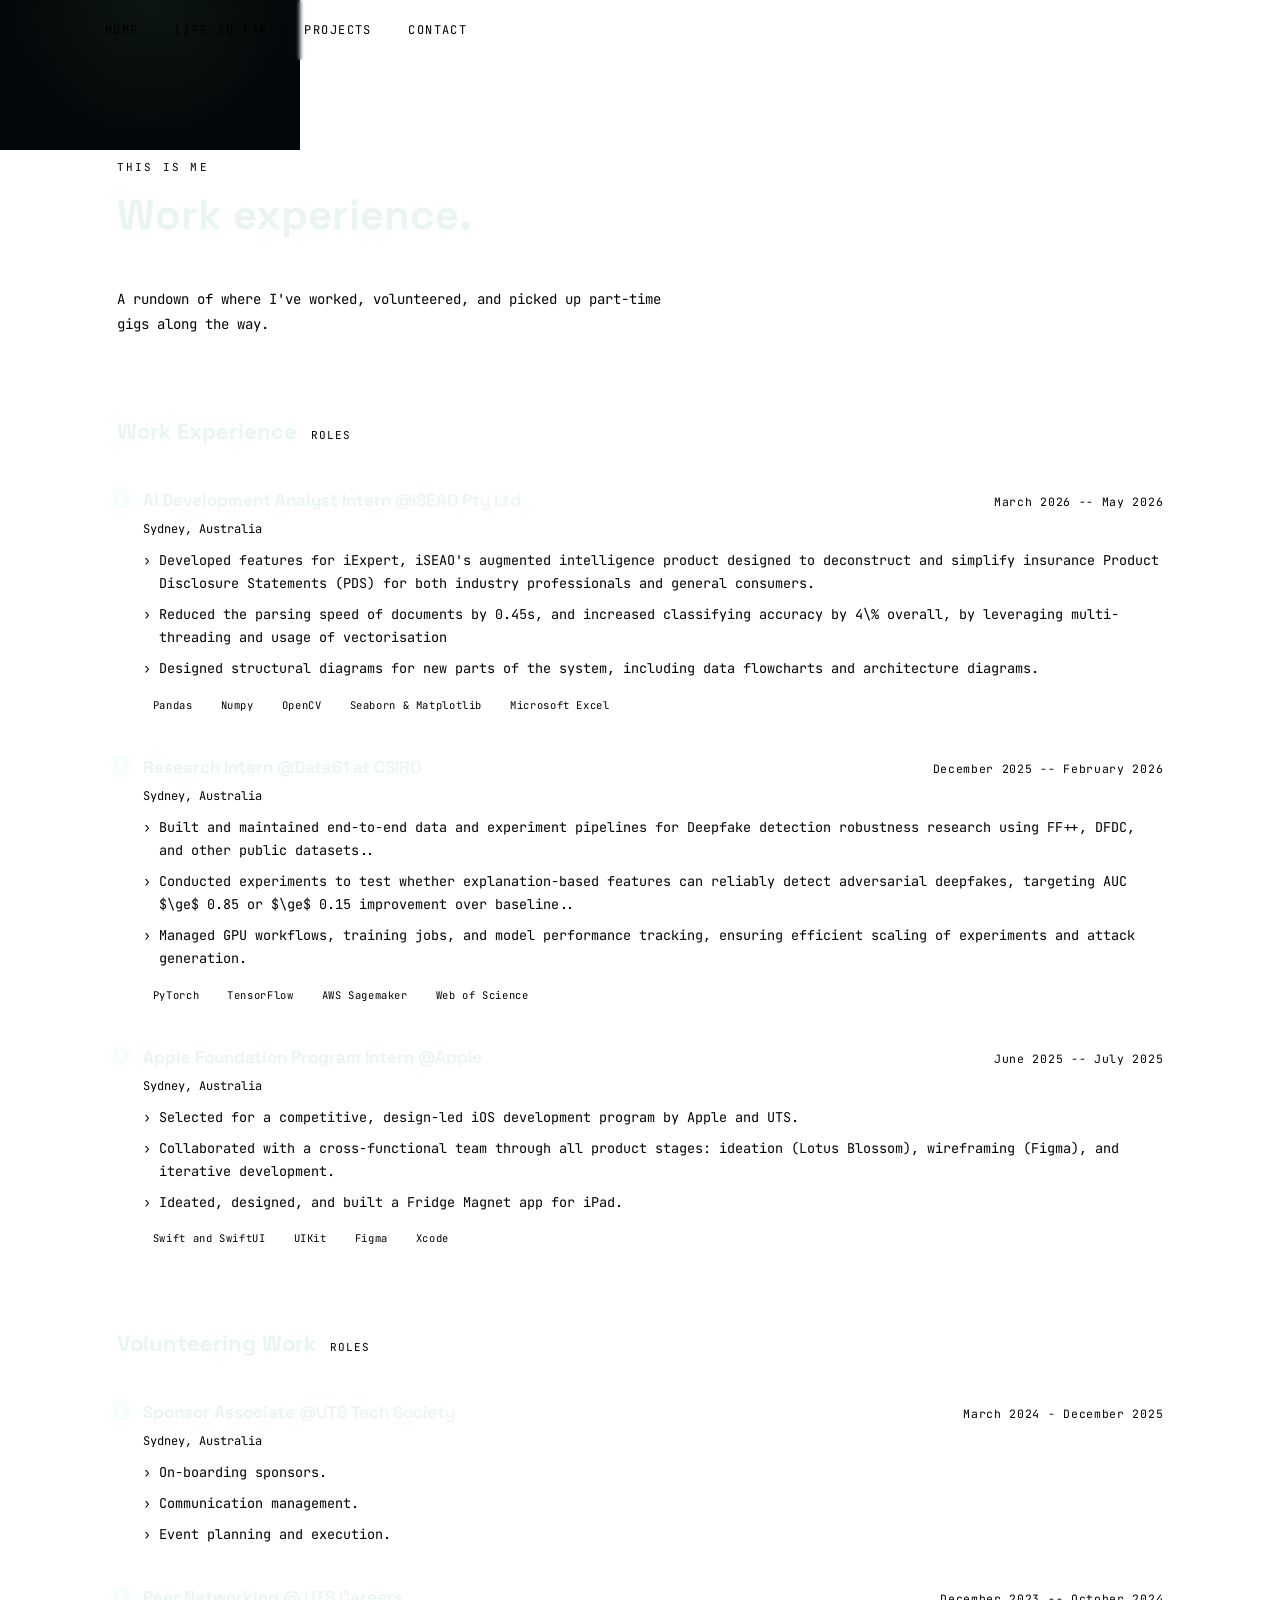
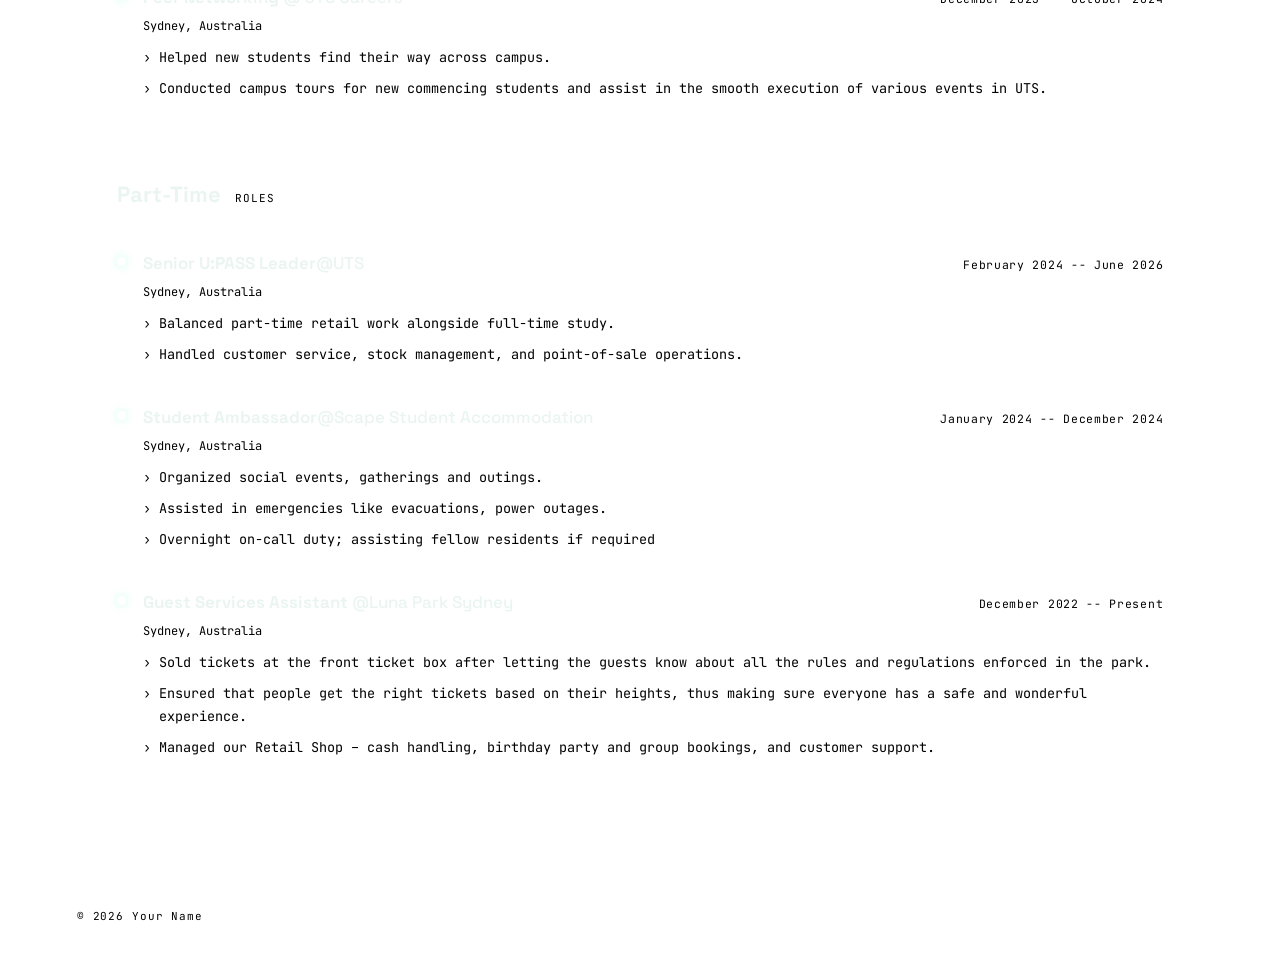
==== commit f7639759: "working hopefully" ====
--- a/about.html
+++ b/about.html
@@ -1,4 +1,3 @@
-<<<<<<< HEAD
 <!DOCTYPE html>
 <html lang="en">
 <head>
@@ -195,203 +194,4 @@
   document.getElementById('year').textContent = new Date().getFullYear();
 </script>
 </body>
-=======
-<!DOCTYPE html>
-<html lang="en">
-<head>
-<meta charset="UTF-8">
-<meta name="viewport" content="width=device-width, initial-scale=1.0">
-<title>About // ARC_//</title>
-<link rel="preconnect" href="https://fonts.googleapis.com">
-<link href="https://fonts.googleapis.com/css2?family=JetBrains+Mono:wght@400;500;700;800&family=Space+Grotesk:wght@400;500;700&display=swap" rel="stylesheet">
-<link rel="stylesheet" href="style.css">
-</head>
-<body>
-
-<canvas id="particles"></canvas>
-
-<nav id="nav" class="show">
-  <div class="logo">ARC_//</div>
-  <div class="links">
-    <a href="index.html">Home</a>
-    <a href="about.html">Life So Far</a>
-    <a href="projects.html">Projects</a>
-    <a href="contact.html">Contact</a>
-  </div>
-</nav>
-
-<main>
-  <section class="about-page">
-    <div class="section-tag reveal in">THIS IS ME</div>
-    <h2 class="section-title reveal in">Work experience.</h2>
-    <p class="lede reveal in">A rundown of where I've worked, volunteered, and picked up part-time gigs along the way.</p>
-
-    <!-- ---------------- Work Experience ---------------- -->
-    <div class="exp-section">
-      <div class="exp-heading reveal in">
-        <h3>Work Experience</h3>
-        <span class="count">ROLES</span>
-      </div>
-      <div class="exp-list">
-
-        <div class="exp-item reveal in">
-          <div class="exp-top">
-            <div class="exp-role">AI Development Analyst Intern <span class="company">@iSEAO Pty Ltd</span></div>
-            <div class="exp-date">March 2026 -- May 2026</div>
-          </div>
-          <div class="exp-location">Sydney, Australia</div>
-          <ul class="exp-desc">
-            <li>Developed features for iExpert, iSEAO's augmented intelligence product designed to deconstruct and simplify insurance Product Disclosure Statements (PDS) for both industry professionals and general consumers.</li>
-            <li>Reduced the parsing speed of documents by 0.45s, and increased classifying accuracy by 4\% overall, by leveraging multi-threading and usage of vectorisation </li>
-            <li>Designed structural diagrams for new parts of the system, including data flowcharts and architecture diagrams.</li>
-          </ul>
-          <div class="exp-tags">
-            <span class="exp-tag">Pandas</span>
-            <span class="exp-tag">Numpy</span>
-            <span class="exp-tag">OpenCV</span>
-            <span class="exp-tag">Seaborn & Matplotlib</span>
-            <span class="exp-tag">Microsoft Excel</span>
-          </div>
-        </div>
-
-        <div class="exp-item reveal in">
-          <div class="exp-top">
-            <div class="exp-role">Research Intern <span class="company">@Data61 at CSIRO</span></div>
-            <div class="exp-date">December 2025 -- February 2026</div>
-          </div>
-          <div class="exp-location">Sydney, Australia</div>
-          <ul class="exp-desc">
-            <li>Built and maintained end-to-end data and experiment pipelines for Deepfake detection robustness research using FF++, DFDC, and other public datasets..</li>
-            <li>Conducted experiments to test whether explanation-based features can reliably detect adversarial deepfakes, targeting AUC $\ge$ 0.85 or $\ge$ 0.15 improvement over baseline..</li>
-            <li>Managed GPU workflows, training jobs, and model performance tracking, ensuring efficient scaling of experiments and attack generation. </li>
-          </ul>
-          <div class="exp-tags">
-            <span class="exp-tag">PyTorch</span>
-            <span class="exp-tag">TensorFlow</span>
-            <span class="exp-tag">AWS Sagemaker</span>
-            <span class="exp-tag">Web of Science</span>
-          </div>
-        </div>
-
-        <div class="exp-item reveal in">
-          <div class="exp-top">
-            <div class="exp-role">Apple Foundation Program Intern <span class="company">@Apple</span></div>
-            <div class="exp-date">June 2025 -- July 2025</div>
-          </div>
-          <div class="exp-location">Sydney, Australia</div>
-          <ul class="exp-desc">
-            <li>Selected for a competitive, design-led iOS development program by Apple and UTS.</li>
-            <li>Collaborated with a cross-functional team through all product stages: ideation (Lotus Blossom), wireframing (Figma), and iterative development.</li>
-            <li> Ideated, designed, and built a Fridge Magnet app for iPad.</li>
-          </ul>
-          <div class="exp-tags">
-            <span class="exp-tag">Swift and SwiftUI</span>
-            <span class="exp-tag">UIKit</span>
-            <span class="exp-tag">Figma</span>
-            <span class="exp-tag">Xcode</span>
-
-          </div>
-        </div>
-
-      </div>
-    </div>
-
-    <!-- ---------------- Volunteer ---------------- -->
-    <div class="exp-section">
-      <div class="exp-heading reveal in">
-        <h3>Volunteering Work</h3>
-        <span class="count">ROLES</span>
-      </div>
-      <div class="exp-list">
-
-        <div class="exp-item reveal in">
-          <div class="exp-top">
-            <div class="exp-role">Sponsor Associate <span class="company">@UTS Tech Society</span></div>
-            <div class="exp-date">March 2024 - December 2025</div>
-          </div>
-          <div class="exp-location">Sydney, Australia</div>
-          <ul class="exp-desc">
-            <li>On-boarding sponsors.</li>
-            <li>Communication management.</li>
-            <li>Event planning and execution.</li>
-          </ul>
-        </div>
-
-        <div class="exp-item reveal in">
-          <div class="exp-top">
-            <div class="exp-role">Peer Networking  <span class="company">@ UTS Careers</span></div>
-            <div class="exp-date"> December 2023 -- October 2024</div>
-          </div>
-          <div class="exp-location">Sydney, Australia</div>
-          <ul class="exp-desc">
-            <li>Helped new students find their way across campus.</li>
-            <li>Conducted campus tours for new commencing students and assist in the smooth execution of various events in UTS.</li>
-          </ul>
-        </div>
-
-      </div>
-    </div>
-
-    <!-- ---------------- Part-Time ---------------- -->
-    <div class="exp-section">
-      <div class="exp-heading reveal in">
-        <h3>Part-Time</h3>
-        <span class="count">ROLES</span>
-      </div>
-      <div class="exp-list">
-
-        <div class="exp-item reveal in">
-          <div class="exp-top">
-            <div class="exp-role">Senior U:PASS Leader<span class="company">@UTS</span></div>
-            <div class="exp-date">February 2024 -- June 2026</div>
-          </div>
-          <div class="exp-location">Sydney, Australia</div>
-          <ul class="exp-desc">
-            <li>Balanced part-time retail work alongside full-time study.</li>
-            <li>Handled customer service, stock management, and point-of-sale operations.</li>
-          </ul>
-        </div>
-
-        <div class="exp-item reveal in">
-          <div class="exp-top">
-            <div class="exp-role"> Student Ambassador<span class="company">@Scape Student Accommodation </span></div>
-            <div class="exp-date">January 2024 -- December 2024</div>
-          </div>
-          <div class="exp-location">Sydney, Australia</div>
-          <ul class="exp-desc">
-            <li>Organized social events, gatherings and outings.</li>
-            <li>Assisted in emergencies like evacuations, power outages.</li>
-            <li>Overnight on-call duty; assisting fellow residents if required </li>
-          </ul>
-        </div>
-
-        <div class="exp-item reveal in">
-          <div class="exp-top">
-            <div class="exp-role">Guest Services Assistant <span class="company">@Luna Park Sydney</span></div>
-            <div class="exp-date">December 2022 -- Present</div>
-          </div>
-          <div class="exp-location">Sydney, Australia</div>
-          <ul class="exp-desc">
-            <li>Sold tickets at the front ticket box after letting the guests know about all the rules and regulations enforced in the park.</li>
-            <li>Ensured that people get the right tickets based on their heights, thus making sure everyone has a safe and wonderful experience.</li>
-            <li>Managed our Retail Shop – cash handling, birthday party and group bookings, and customer support.</li>
-          </ul>
-        </div>
-
-      </div>
-    </div>
-
-  </section>
-</main>
-
-<footer>
-  <p>&copy; <span id="year"></span> Your Name</p>
-</footer>
-
-<script src="script.js"></script>
-<script>
-  document.getElementById('year').textContent = new Date().getFullYear();
-</script>
-</body>
->>>>>>> e08ca5be6b4337dc424d1c3ea5edd1a7558173d4
 </html>
